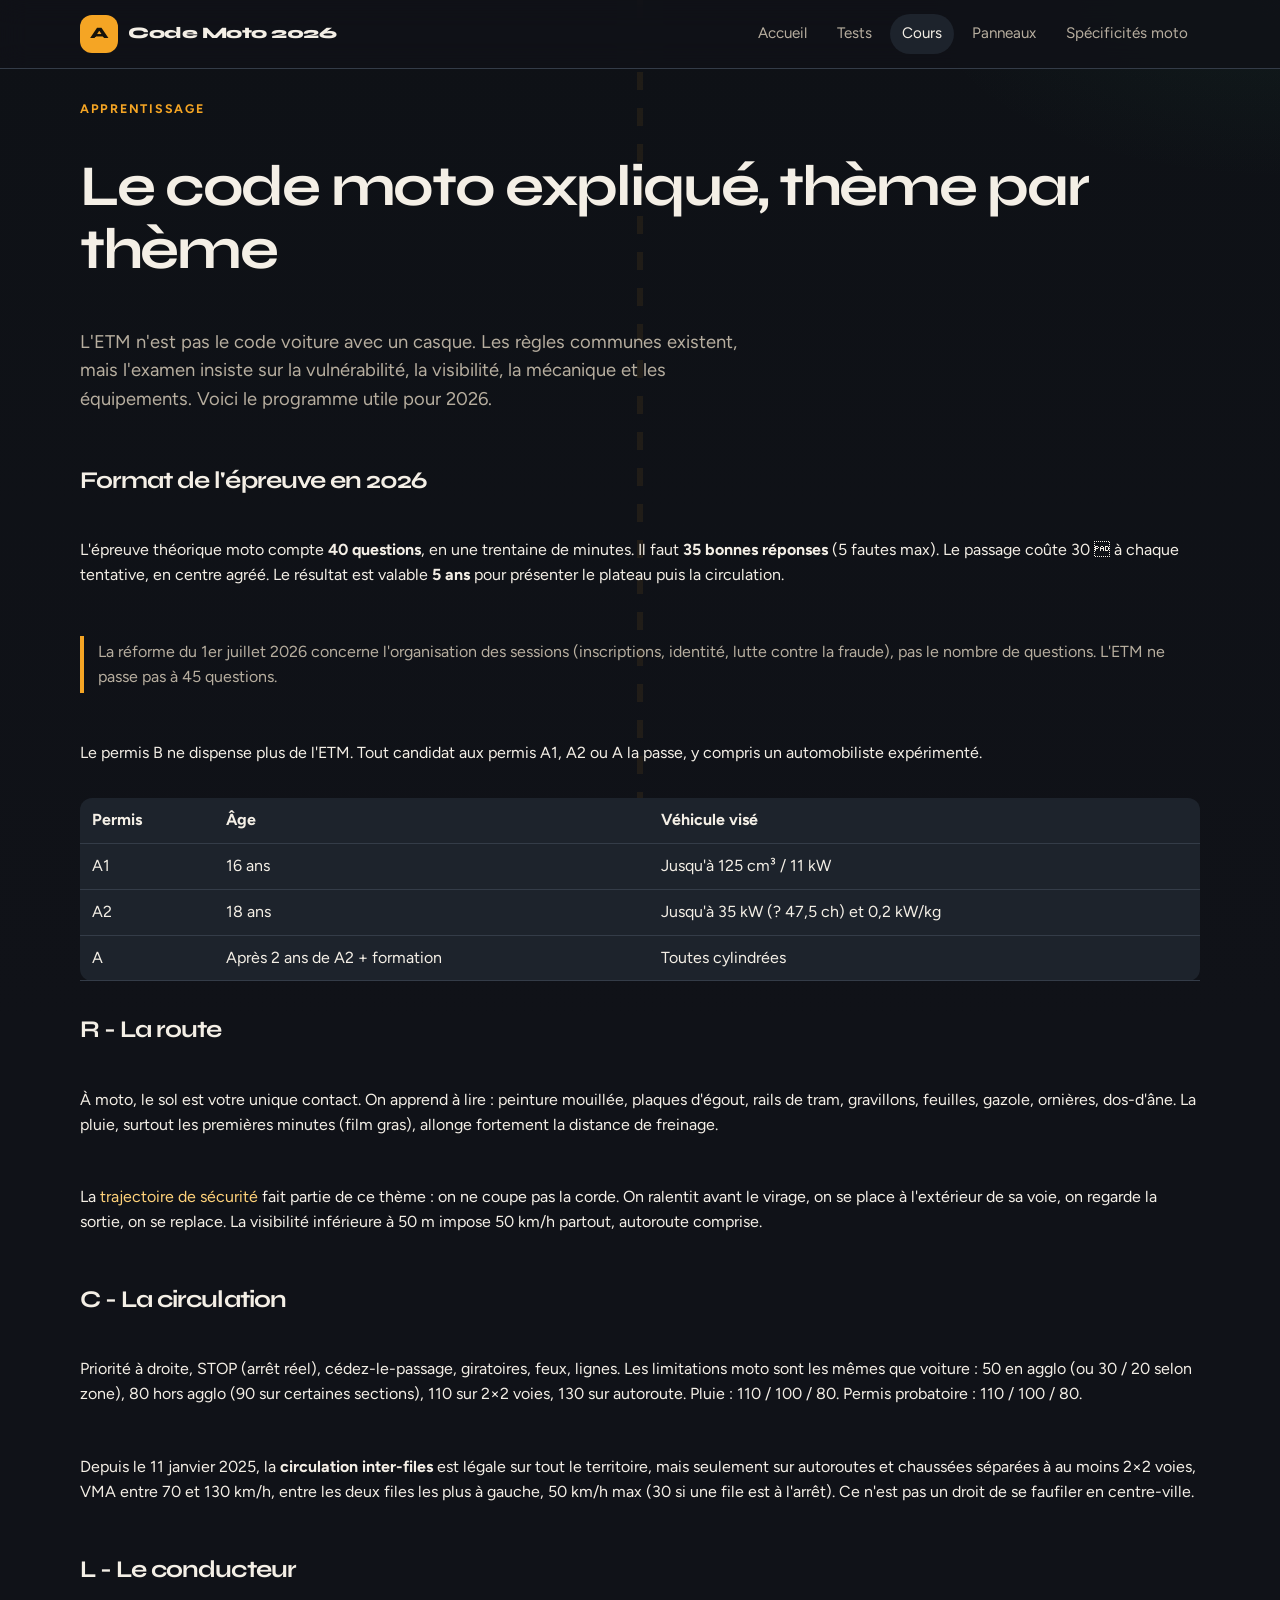
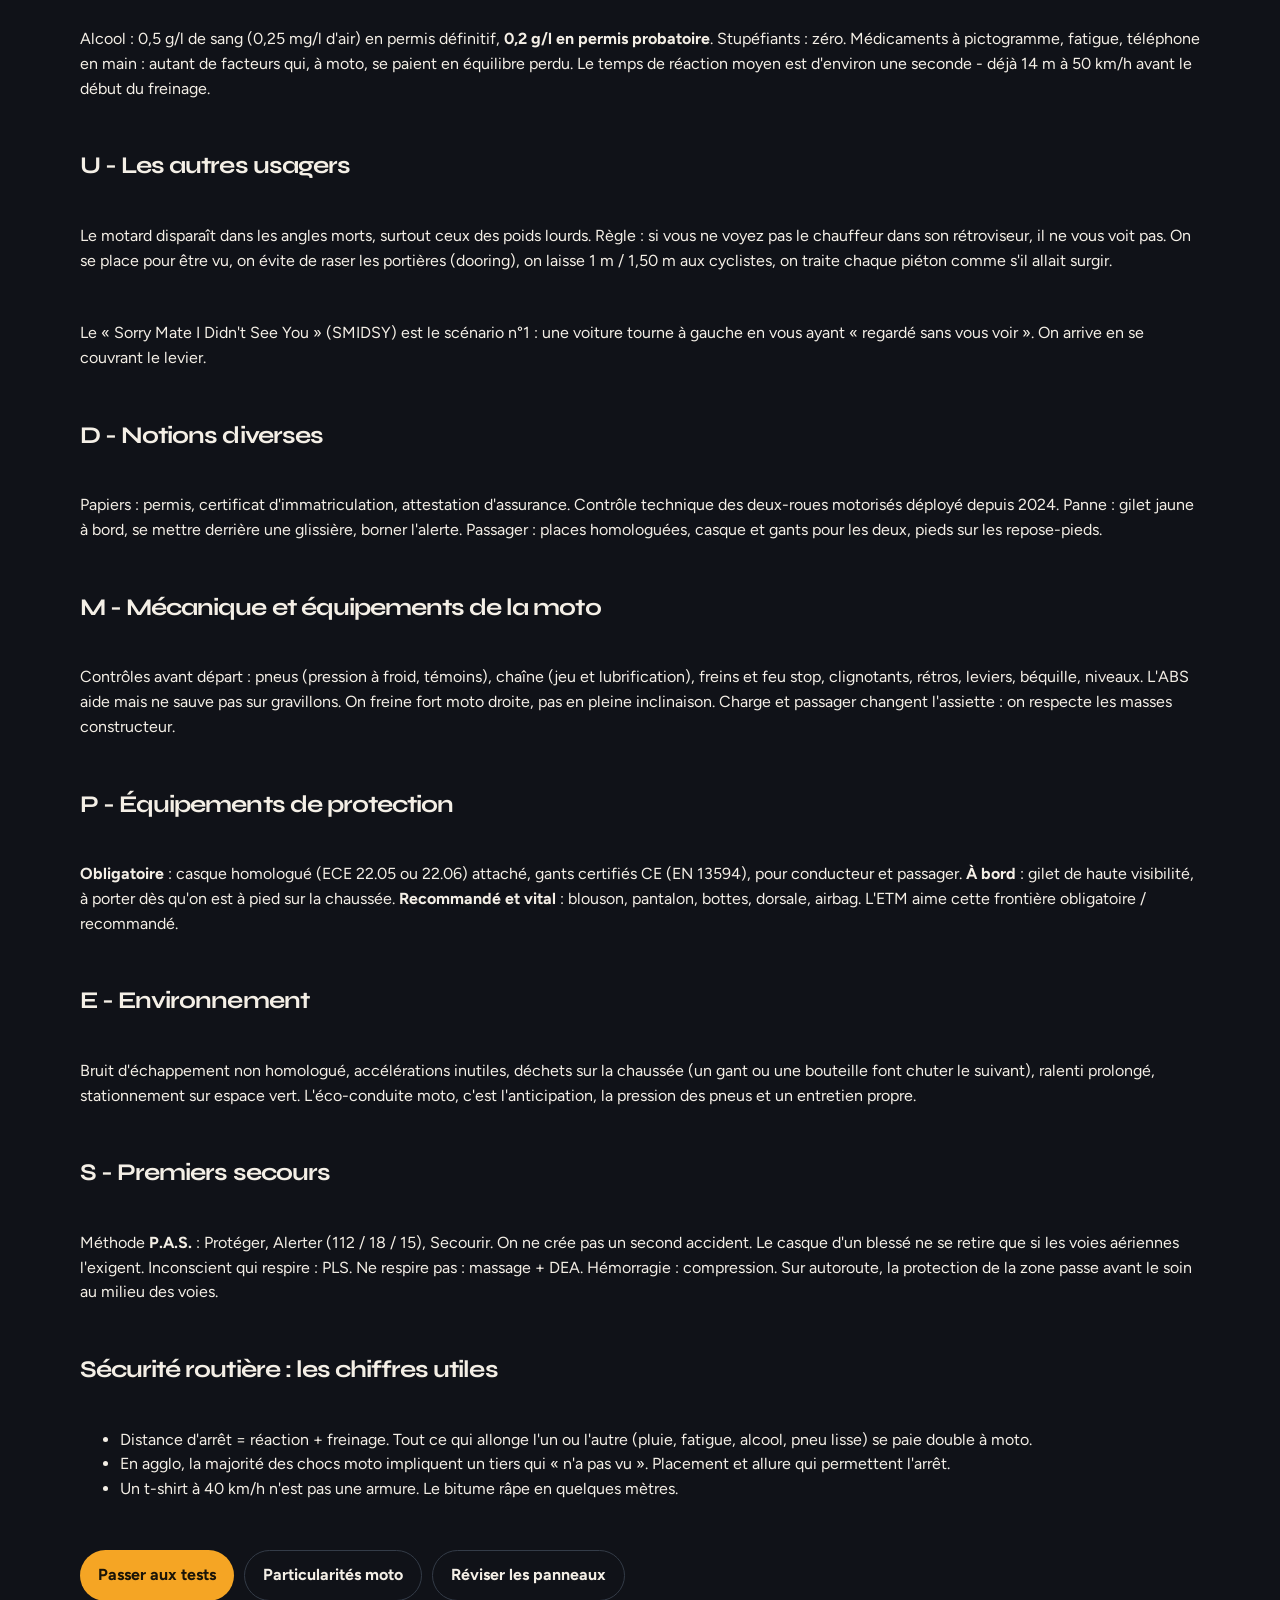
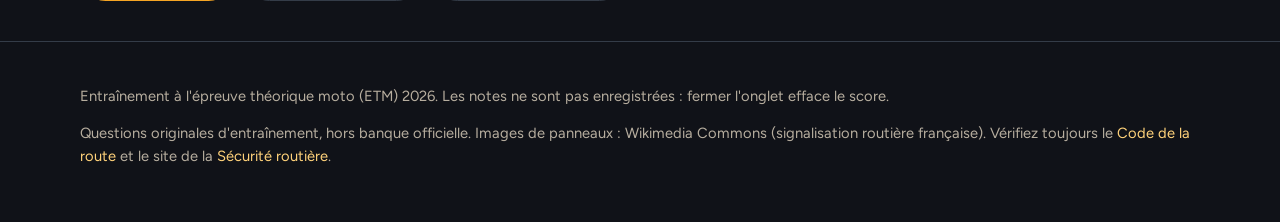
==== apprendre.html @ d0fc3246 "Ajoute le site d'entraînement ETM 2026 pour GitHub Pages Quiz aléatoire par catégorie ou mixte, scor" ====
<!DOCTYPE html>
<html lang="fr">
<head>
  <meta charset="utf-8">
  <meta name="viewport" content="width=device-width, initial-scale=1">
  <title>Cours du code moto - ETM 2026</title>
  <meta name="description" content="Explications des 9 thèmes de l'épreuve théorique moto, format 2026, sécurité routière.">
  <link rel="preconnect" href="https://fonts.googleapis.com">
  <link rel="preconnect" href="https://fonts.gstatic.com" crossorigin>
  <link href="https://fonts.googleapis.com/css2?family=Figtree:wght@400;600;700&family=Syne:wght@700;800&display=swap" rel="stylesheet">
  <link rel="stylesheet" href="assets/css/styles.css">
</head>
<body data-page="apprendre">
  <div id="site-header"></div>
  <main class="wrap section lesson">
    <p class="kicker">Apprentissage</p>
    <h1>Le code moto expliqué, thème par thème</h1>
    <p class="lede">L'ETM n'est pas le code voiture avec un casque. Les règles communes existent, mais l'examen insiste sur la vulnérabilité, la visibilité, la mécanique et les équipements. Voici le programme utile pour 2026.</p>

    <h2>Format de l'épreuve en 2026</h2>
    <p>L'épreuve théorique moto compte <strong>40 questions</strong>, en une trentaine de minutes. Il faut <strong>35 bonnes réponses</strong> (5 fautes max). Le passage coûte 30&nbsp; à chaque tentative, en centre agréé. Le résultat est valable <strong>5 ans</strong> pour présenter le plateau puis la circulation.</p>
    <p class="note">La réforme du 1er juillet 2026 concerne l'organisation des sessions (inscriptions, identité, lutte contre la fraude), pas le nombre de questions. L'ETM ne passe pas à 45 questions.</p>
    <p>Le permis B ne dispense plus de l'ETM. Tout candidat aux permis A1, A2 ou A la passe, y compris un automobiliste expérimenté.</p>

    <div class="table-wrap">
      <table>
        <thead>
          <tr><th>Permis</th><th>Âge</th><th>Véhicule visé</th></tr>
        </thead>
        <tbody>
          <tr><td>A1</td><td>16 ans</td><td>Jusqu'à 125 cm³ / 11 kW</td></tr>
          <tr><td>A2</td><td>18 ans</td><td>Jusqu'à 35 kW (? 47,5 ch) et 0,2 kW/kg</td></tr>
          <tr><td>A</td><td>Après 2 ans de A2 + formation</td><td>Toutes cylindrées</td></tr>
        </tbody>
      </table>
    </div>

    <h2>R - La route</h2>
    <p>À moto, le sol est votre unique contact. On apprend à lire : peinture mouillée, plaques d'égout, rails de tram, gravillons, feuilles, gazole, ornières, dos-d'âne. La pluie, surtout les premières minutes (film gras), allonge fortement la distance de freinage.</p>
    <p>La <a href="particularites.html">trajectoire de sécurité</a> fait partie de ce thème : on ne coupe pas la corde. On ralentit avant le virage, on se place à l'extérieur de sa voie, on regarde la sortie, on se replace. La visibilité inférieure à 50&nbsp;m impose 50&nbsp;km/h partout, autoroute comprise.</p>

    <h2>C - La circulation</h2>
    <p>Priorité à droite, STOP (arrêt réel), cédez-le-passage, giratoires, feux, lignes. Les limitations moto sont les mêmes que voiture : 50 en agglo (ou 30 / 20 selon zone), 80 hors agglo (90 sur certaines sections), 110 sur 2×2 voies, 130 sur autoroute. Pluie : 110 / 100 / 80. Permis probatoire : 110 / 100 / 80.</p>
    <p>Depuis le 11 janvier 2025, la <strong>circulation inter-files</strong> est légale sur tout le territoire, mais seulement sur autoroutes et chaussées séparées à au moins 2×2 voies, VMA entre 70 et 130 km/h, entre les deux files les plus à gauche, 50 km/h max (30 si une file est à l'arrêt). Ce n'est pas un droit de se faufiler en centre-ville.</p>

    <h2>L - Le conducteur</h2>
    <p>Alcool : 0,5 g/l de sang (0,25 mg/l d'air) en permis définitif, <strong>0,2 g/l en permis probatoire</strong>. Stupéfiants : zéro. Médicaments à pictogramme, fatigue, téléphone en main : autant de facteurs qui, à moto, se paient en équilibre perdu. Le temps de réaction moyen est d'environ une seconde - déjà 14&nbsp;m à 50 km/h avant le début du freinage.</p>

    <h2>U - Les autres usagers</h2>
    <p>Le motard disparaît dans les angles morts, surtout ceux des poids lourds. Règle : si vous ne voyez pas le chauffeur dans son rétroviseur, il ne vous voit pas. On se place pour être vu, on évite de raser les portières (dooring), on laisse 1&nbsp;m / 1,50&nbsp;m aux cyclistes, on traite chaque piéton comme s'il allait surgir.</p>
    <p>Le «&nbsp;Sorry Mate I Didn't See You&nbsp;» (SMIDSY) est le scénario n°1 : une voiture tourne à gauche en vous ayant «&nbsp;regardé sans vous voir&nbsp;». On arrive en se couvrant le levier.</p>

    <h2>D - Notions diverses</h2>
    <p>Papiers : permis, certificat d'immatriculation, attestation d'assurance. Contrôle technique des deux-roues motorisés déployé depuis 2024. Panne : gilet jaune à bord, se mettre derrière une glissière, borner l'alerte. Passager : places homologuées, casque et gants pour les deux, pieds sur les repose-pieds.</p>

    <h2>M - Mécanique et équipements de la moto</h2>
    <p>Contrôles avant départ : pneus (pression à froid, témoins), chaîne (jeu et lubrification), freins et feu stop, clignotants, rétros, leviers, béquille, niveaux. L'ABS aide mais ne sauve pas sur gravillons. On freine fort moto droite, pas en pleine inclinaison. Charge et passager changent l'assiette : on respecte les masses constructeur.</p>

    <h2>P - Équipements de protection</h2>
    <p><strong>Obligatoire</strong> : casque homologué (ECE 22.05 ou 22.06) attaché, gants certifiés CE (EN 13594), pour conducteur et passager. <strong>À bord</strong> : gilet de haute visibilité, à porter dès qu'on est à pied sur la chaussée. <strong>Recommandé et vital</strong> : blouson, pantalon, bottes, dorsale, airbag. L'ETM aime cette frontière obligatoire / recommandé.</p>

    <h2>E - Environnement</h2>
    <p>Bruit d'échappement non homologué, accélérations inutiles, déchets sur la chaussée (un gant ou une bouteille font chuter le suivant), ralenti prolongé, stationnement sur espace vert. L'éco-conduite moto, c'est l'anticipation, la pression des pneus et un entretien propre.</p>

    <h2>S - Premiers secours</h2>
    <p>Méthode <strong>P.A.S.</strong> : Protéger, Alerter (112 / 18 / 15), Secourir. On ne crée pas un second accident. Le casque d'un blessé ne se retire que si les voies aériennes l'exigent. Inconscient qui respire : PLS. Ne respire pas : massage + DEA. Hémorragie : compression. Sur autoroute, la protection de la zone passe avant le soin au milieu des voies.</p>

    <h2>Sécurité routière : les chiffres utiles</h2>
    <ul>
      <li>Distance d'arrêt = réaction + freinage. Tout ce qui allonge l'un ou l'autre (pluie, fatigue, alcool, pneu lisse) se paie double à moto.</li>
      <li>En agglo, la majorité des chocs moto impliquent un tiers qui « n'a pas vu ». Placement et allure qui permettent l'arrêt.</li>
      <li>Un t-shirt à 40 km/h n'est pas une armure. Le bitume râpe en quelques mètres.</li>
    </ul>

    <div class="actions">
      <a class="btn btn-primary" href="quiz.html">Passer aux tests</a>
      <a class="btn btn-ghost" href="particularites.html">Particularités moto</a>
      <a class="btn btn-ghost" href="panneaux.html">Réviser les panneaux</a>
    </div>
  </main>
  <div id="site-footer"></div>
  <script src="assets/js/site.js"></script>
</body>
</html>
---- assets/css/styles.css ----
:root {
  --bg: #101218;
  --bg-2: #171b22;
  --panel: #1d232c;
  --panel-2: #242b36;
  --line: #343c48;
  --ink: #f4efe6;
  --muted: #b7ae9f;
  --amber: #f5a524;
  --amber-2: #ffd27a;
  --red: #e23b2e;
  --green: #3dbe7a;
  --shadow: 0 18px 50px rgba(0, 0, 0, 0.35);
  --radius: 18px;
  --font-display: "Syne", sans-serif;
  --font-body: "Figtree", sans-serif;
  --max: 1120px;
}

*,
*::before,
*::after {
  box-sizing: border-box;
}

html {
  scroll-behavior: smooth;
}

body {
  margin: 0;
  min-height: 100vh;
  color: var(--ink);
  font-family: var(--font-body);
  background:
    radial-gradient(1200px 500px at 10% -10%, rgba(245, 165, 36, 0.12), transparent 50%),
    radial-gradient(800px 400px at 100% 0%, rgba(61, 190, 122, 0.06), transparent 45%),
    linear-gradient(180deg, #0e1116, var(--bg) 30%);
  line-height: 1.55;
}

body::before {
  content: "";
  position: fixed;
  inset: 0 auto 0 50%;
  width: 6px;
  transform: translateX(-50%);
  background: repeating-linear-gradient(
    to bottom,
    var(--amber) 0 18px,
    transparent 18px 36px
  );
  opacity: 0.08;
  pointer-events: none;
  z-index: 0;
}

a {
  color: var(--amber-2);
  text-decoration: none;
}

a:hover {
  text-decoration: underline;
}

img {
  max-width: 100%;
  height: auto;
}

.wrap {
  width: min(var(--max), calc(100% - 32px));
  margin: 0 auto;
  position: relative;
  z-index: 1;
}

.site-header {
  position: sticky;
  top: 0;
  z-index: 20;
  backdrop-filter: blur(14px);
  background: rgba(16, 18, 24, 0.82);
  border-bottom: 1px solid var(--line);
}

.header-inner {
  display: flex;
  align-items: center;
  justify-content: space-between;
  gap: 16px;
  padding: 14px 0;
}

.brand {
  display: flex;
  align-items: center;
  gap: 10px;
  color: var(--ink);
  font-family: var(--font-display);
  font-weight: 800;
  letter-spacing: -0.03em;
  text-decoration: none;
}

.brand:hover {
  text-decoration: none;
}

.brand-mark {
  width: 38px;
  height: 38px;
  border-radius: 12px;
  background: var(--amber);
  color: #16120a;
  display: grid;
  place-items: center;
  font-weight: 800;
}

nav {
  display: flex;
  flex-wrap: wrap;
  gap: 6px;
}

nav a {
  color: var(--muted);
  padding: 8px 12px;
  border-radius: 999px;
  text-decoration: none;
  font-size: 0.95rem;
}

nav a:hover,
nav a[aria-current="page"] {
  color: var(--ink);
  background: var(--panel);
  text-decoration: none;
}

.hero {
  padding: 56px 0 28px;
  display: grid;
  grid-template-columns: 1.2fr 0.8fr;
  gap: 28px;
  align-items: center;
}

.kicker {
  color: var(--amber);
  font-weight: 700;
  letter-spacing: 0.14em;
  text-transform: uppercase;
  font-size: 0.78rem;
}

h1,
h2,
h3 {
  font-family: var(--font-display);
  letter-spacing: -0.04em;
  line-height: 1.1;
  margin: 8px 0 12px;
}

h1 {
  font-size: clamp(2.1rem, 5vw, 3.6rem);
}

.lede {
  font-size: 1.15rem;
  color: var(--muted);
  max-width: 58ch;
}

.hero-card {
  background: linear-gradient(180deg, var(--panel), #151920);
  border: 1px solid var(--line);
  border-radius: var(--radius);
  padding: 22px;
  box-shadow: var(--shadow);
}

.stats {
  display: grid;
  grid-template-columns: repeat(3, 1fr);
  gap: 10px;
  margin-top: 18px;
}

.stat {
  background: var(--bg-2);
  border-radius: 14px;
  padding: 12px;
  text-align: center;
}

.stat b {
  display: block;
  font-size: 1.45rem;
  color: var(--amber);
  font-family: var(--font-display);
}

.grid {
  display: grid;
  grid-template-columns: repeat(auto-fit, minmax(230px, 1fr));
  gap: 16px;
}

.card {
  background: var(--panel);
  border: 1px solid var(--line);
  border-radius: var(--radius);
  padding: 18px;
}

.card h3 {
  margin-top: 0;
}

.muted {
  color: var(--muted);
}

.btn,
button.btn {
  display: inline-flex;
  align-items: center;
  justify-content: center;
  gap: 8px;
  border: 0;
  cursor: pointer;
  border-radius: 999px;
  padding: 12px 18px;
  font-weight: 700;
  font-family: inherit;
  font-size: 1rem;
}

.btn-primary {
  background: var(--amber);
  color: #1a1408;
}

.btn-primary:hover {
  filter: brightness(1.05);
}

.btn-ghost {
  background: transparent;
  color: var(--ink);
  border: 1px solid var(--line);
}

.btn-danger {
  background: #3a2220;
  color: #ffd0cb;
}

.actions {
  display: flex;
  flex-wrap: wrap;
  gap: 10px;
  margin-top: 16px;
}

.section {
  padding: 18px 0 40px;
}

.cat-btn {
  display: flex;
  flex-direction: column;
  gap: 6px;
  text-align: left;
  background: var(--panel);
  border: 1px solid var(--line);
  color: var(--ink);
  border-radius: 16px;
  padding: 16px;
  cursor: pointer;
  font-family: inherit;
}

.cat-btn:hover,
.cat-btn:focus-visible {
  border-color: var(--amber);
  outline: none;
}

.cat-btn small {
  color: var(--muted);
}

.quiz-shell {
  padding: 28px 0 60px;
}

.progress {
  height: 8px;
  background: #2a313c;
  border-radius: 99px;
  overflow: hidden;
  margin: 12px 0 22px;
}

.progress > span {
  display: block;
  height: 100%;
  background: linear-gradient(90deg, var(--amber), #ff7a3c);
  width: 0;
}

.question {
  background: var(--panel);
  border: 1px solid var(--line);
  border-radius: 22px;
  padding: 22px;
}

.q-image {
  background: #0c0e12;
  border-radius: 16px;
  padding: 16px;
  margin: 12px 0 18px;
  display: grid;
  place-items: center;
  min-height: 180px;
}

.q-image img {
  max-height: 220px;
  width: auto;
}

.choices {
  display: grid;
  gap: 10px;
}

.choice {
  width: 100%;
  text-align: left;
  background: var(--panel-2);
  color: var(--ink);
  border: 1px solid var(--line);
  border-radius: 14px;
  padding: 12px 14px;
  cursor: pointer;
  font: inherit;
}

.choice:hover,
.choice:focus-visible {
  border-color: var(--amber);
  outline: none;
}

.choice[aria-pressed="true"] {
  border-color: var(--amber);
  box-shadow: inset 0 0 0 1px var(--amber);
}

.choice.is-correct {
  border-color: var(--green);
  background: #163224;
}

.choice.is-wrong {
  border-color: var(--red);
  background: #3a1d1a;
}

.result {
  text-align: center;
  padding: 28px;
  background: var(--panel);
  border-radius: 22px;
  border: 1px solid var(--line);
}

.score-big {
  font-size: clamp(3rem, 8vw, 5.5rem);
  font-family: var(--font-display);
  margin: 0;
}

.pass {
  color: var(--green);
}

.fail {
  color: var(--red);
}

.review {
  margin-top: 24px;
  display: grid;
  gap: 12px;
}

.review article {
  background: var(--bg-2);
  border-radius: 16px;
  padding: 14px 16px;
  border: 1px solid var(--line);
  text-align: left;
}

.filters {
  display: flex;
  flex-wrap: wrap;
  gap: 8px;
  margin: 12px 0 20px;
}

.chip {
  border: 1px solid var(--line);
  background: var(--panel);
  color: var(--ink);
  border-radius: 999px;
  padding: 8px 12px;
  cursor: pointer;
  font: inherit;
}

.chip[aria-pressed="true"] {
  background: var(--amber);
  color: #1a1408;
  border-color: var(--amber);
}

.sign-grid {
  display: grid;
  grid-template-columns: repeat(auto-fill, minmax(170px, 1fr));
  gap: 12px;
}

.sign-card {
  background: var(--panel);
  border: 1px solid var(--line);
  border-radius: 16px;
  padding: 12px;
  cursor: pointer;
  color: inherit;
  text-align: left;
  font: inherit;
}

.sign-card img {
  width: 100%;
  height: 110px;
  object-fit: contain;
  background: #fff;
  border-radius: 10px;
  padding: 8px;
}

.lesson {
  display: grid;
  gap: 16px;
}

.lesson h2 {
  padding-top: 12px;
}

.note {
  border-left: 4px solid var(--amber);
  padding: 4px 0 4px 14px;
  color: var(--muted);
}

.table-wrap {
  overflow-x: auto;
}

table {
  width: 100%;
  border-collapse: collapse;
  background: var(--panel);
  border-radius: 12px;
}

th,
td {
  padding: 10px 12px;
  border-bottom: 1px solid var(--line);
  text-align: left;
}

.site-footer {
  border-top: 1px solid var(--line);
  padding: 28px 0 40px;
  color: var(--muted);
  font-size: 0.92rem;
}

.modal {
  position: fixed;
  inset: 0;
  background: rgba(0, 0, 0, 0.62);
  display: grid;
  place-items: center;
  padding: 20px;
  z-index: 40;
}

.modal[hidden] {
  display: none;
}

.modal-card {
  width: min(560px, 100%);
  background: var(--panel);
  border-radius: 20px;
  padding: 18px;
  border: 1px solid var(--line);
}

.hidden {
  display: none !important;
}

.sr-only {
  position: absolute;
  width: 1px;
  height: 1px;
  overflow: hidden;
  clip: rect(0 0 0 0);
}

@media (max-width: 820px) {
  .hero {
    grid-template-columns: 1fr;
    padding-top: 28px;
  }

  nav {
    width: 100%;
  }

  .header-inner {
    flex-wrap: wrap;
  }

  .stats {
    grid-template-columns: 1fr;
  }
}
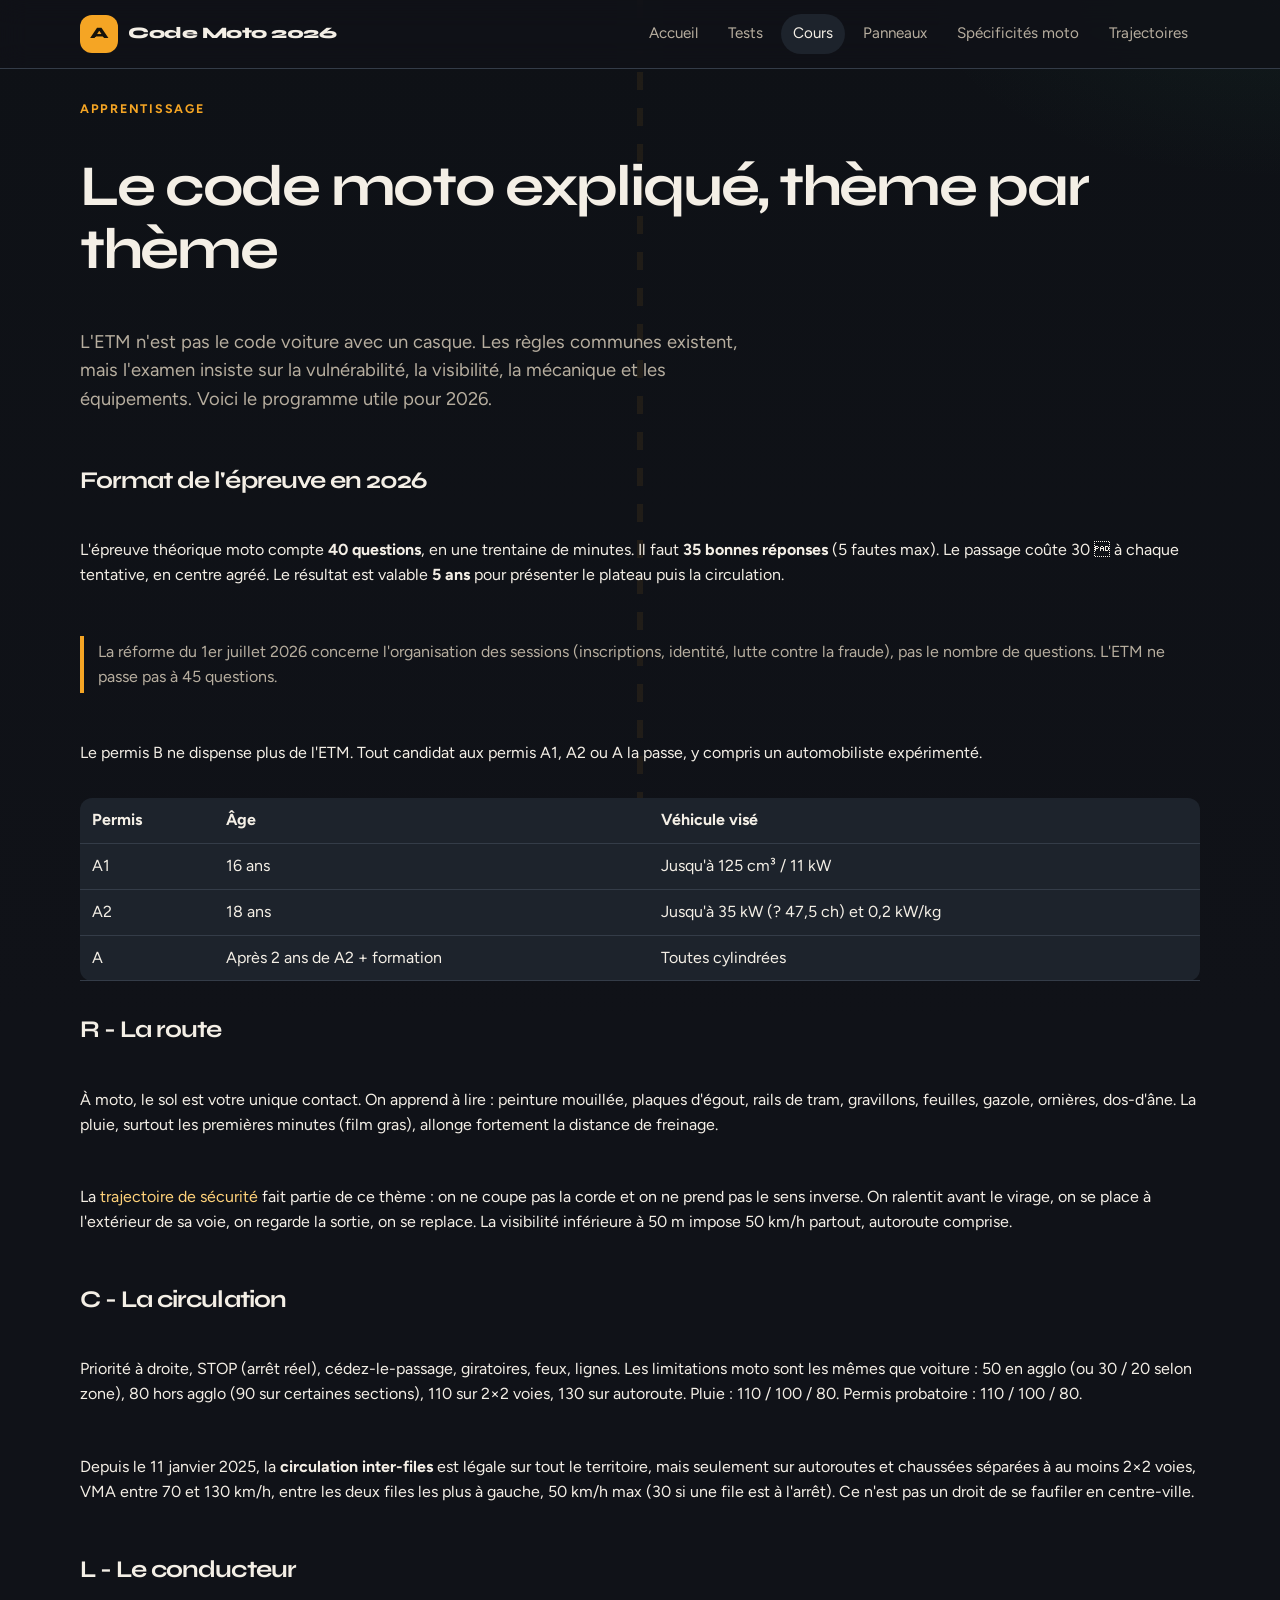
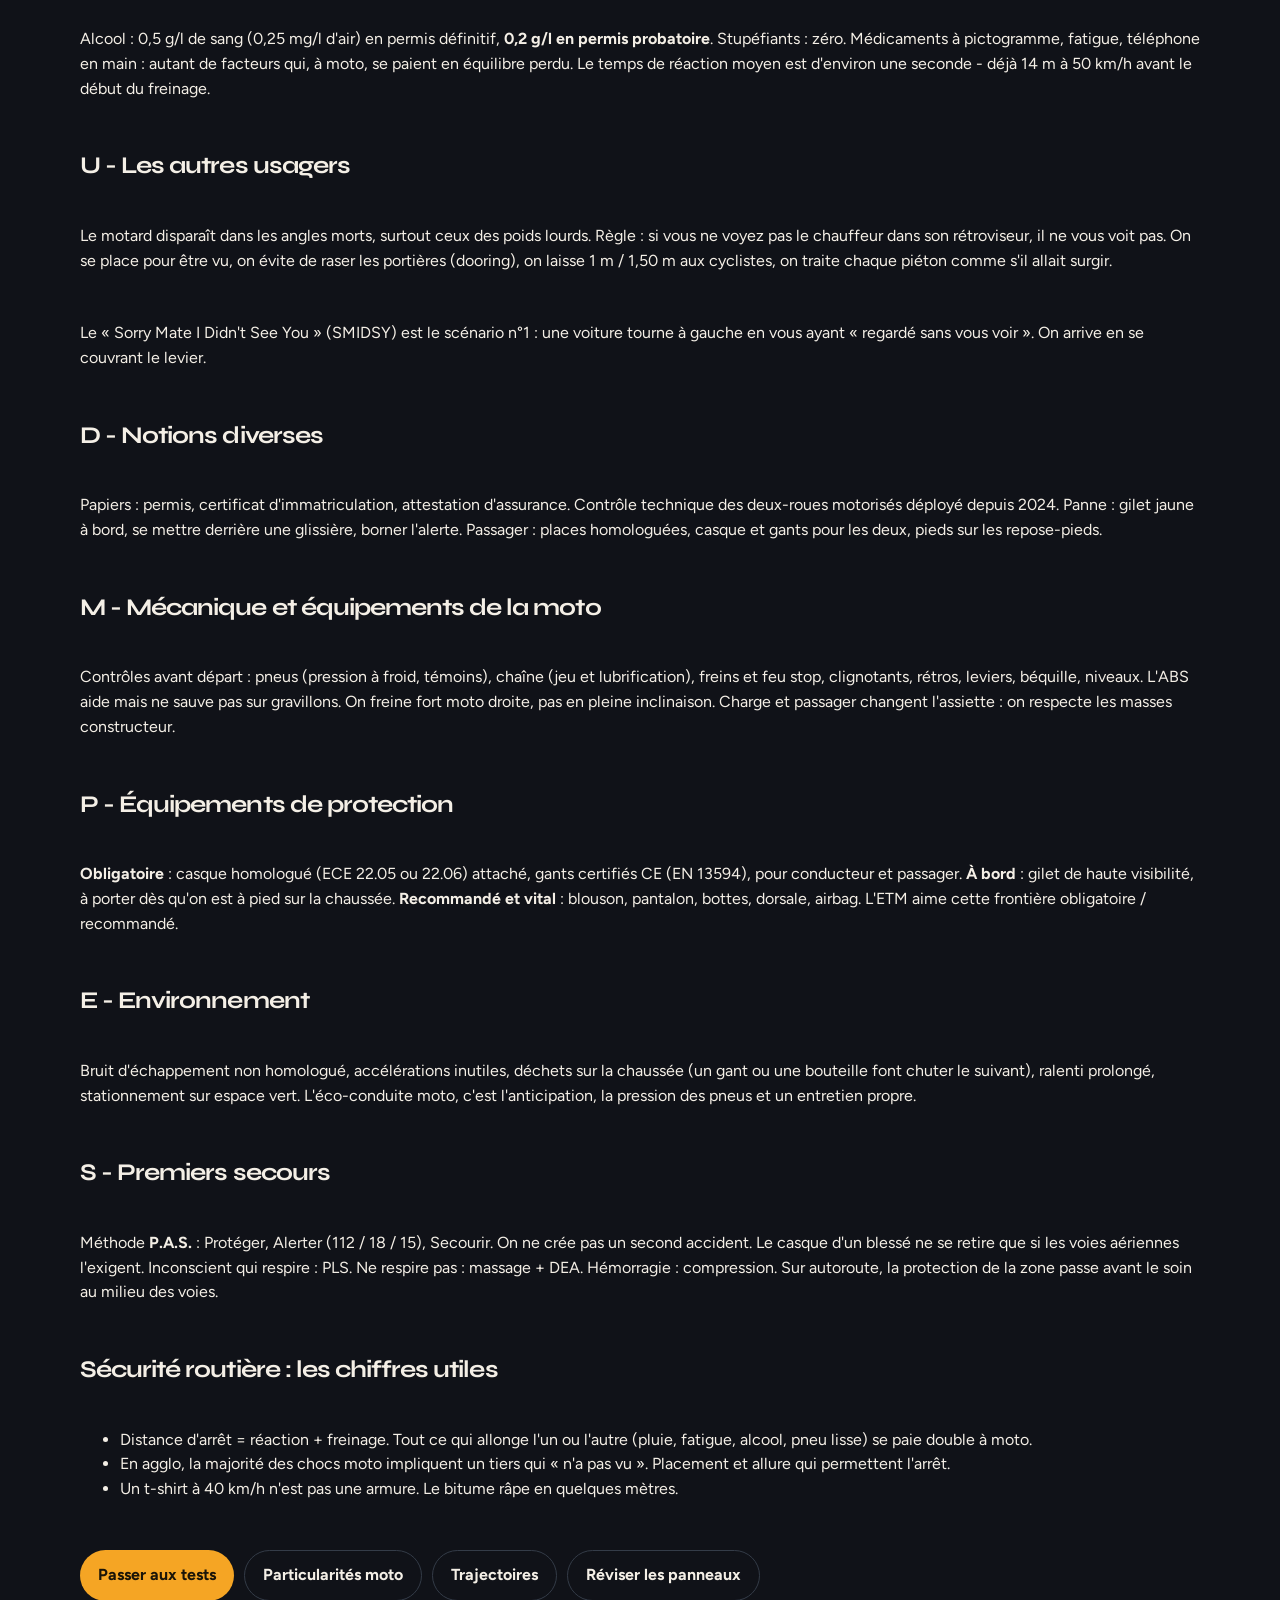
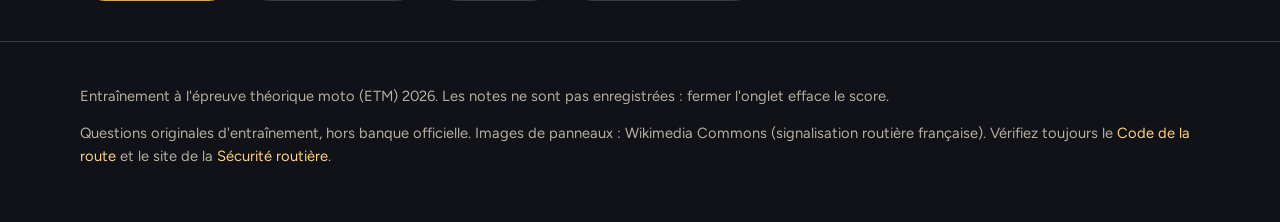
==== commit 85493ac7: "Corrige la trajectoire de sécurité et ajoute une page des phases Le schéma montrait une moto qui cou" ====
--- a/apprendre.html
+++ b/apprendre.html
@@ -37,7 +37,7 @@
 
     <h2>R - La route</h2>
     <p>À moto, le sol est votre unique contact. On apprend à lire : peinture mouillée, plaques d'égout, rails de tram, gravillons, feuilles, gazole, ornières, dos-d'âne. La pluie, surtout les premières minutes (film gras), allonge fortement la distance de freinage.</p>
-    <p>La <a href="particularites.html">trajectoire de sécurité</a> fait partie de ce thème : on ne coupe pas la corde. On ralentit avant le virage, on se place à l'extérieur de sa voie, on regarde la sortie, on se replace. La visibilité inférieure à 50&nbsp;m impose 50&nbsp;km/h partout, autoroute comprise.</p>
+    <p>La <a href="trajectoires.html">trajectoire de sécurité</a> fait partie de ce thème : on ne coupe pas la corde et on ne prend pas le sens inverse. On ralentit avant le virage, on se place à l'extérieur de sa voie, on regarde la sortie, on se replace. La visibilité inférieure à 50&nbsp;m impose 50&nbsp;km/h partout, autoroute comprise.</p>
 
     <h2>C - La circulation</h2>
     <p>Priorité à droite, STOP (arrêt réel), cédez-le-passage, giratoires, feux, lignes. Les limitations moto sont les mêmes que voiture : 50 en agglo (ou 30 / 20 selon zone), 80 hors agglo (90 sur certaines sections), 110 sur 2×2 voies, 130 sur autoroute. Pluie : 110 / 100 / 80. Permis probatoire : 110 / 100 / 80.</p>
@@ -75,6 +75,7 @@
     <div class="actions">
       <a class="btn btn-primary" href="quiz.html">Passer aux tests</a>
       <a class="btn btn-ghost" href="particularites.html">Particularités moto</a>
+      <a class="btn btn-ghost" href="trajectoires.html">Trajectoires</a>
       <a class="btn btn-ghost" href="panneaux.html">Réviser les panneaux</a>
     </div>
   </main>
--- a/assets/css/styles.css
+++ b/assets/css/styles.css
@@ -322,7 +322,7 @@
 }
 
 .q-image {
-  background: #0c0e12;
+  background: #2f3641;
   border-radius: 16px;
   padding: 16px;
   margin: 12px 0 18px;
@@ -334,6 +334,55 @@
 .q-image img {
   max-height: 220px;
   width: auto;
+}
+
+.q-image.q-image-wide img,
+.figure-lesson img {
+  max-height: none;
+  width: 100%;
+}
+
+.figure-lesson {
+  background: #2f3641;
+  border-radius: 16px;
+  padding: 14px;
+  margin: 8px 0 4px;
+}
+
+.phase-grid {
+  display: grid;
+  grid-template-columns: repeat(auto-fit, minmax(240px, 1fr));
+  gap: 14px;
+}
+
+.phase-card {
+  background: var(--panel);
+  border: 1px solid var(--line);
+  border-radius: 16px;
+  padding: 16px 16px 8px;
+}
+
+.phase-card h3 {
+  margin-top: 0;
+  font-size: 1.15rem;
+}
+
+.phase-card.brake {
+  border-top: 4px solid #ef4444;
+}
+
+.phase-card.lean {
+  border-top: 4px solid #38bdf8;
+}
+
+.phase-card.gas {
+  border-top: 4px solid #22c55e;
+}
+
+.danger-line {
+  color: #f0b4ae;
+  border-left: 3px solid var(--red);
+  padding-left: 12px;
 }
 
 .choices {
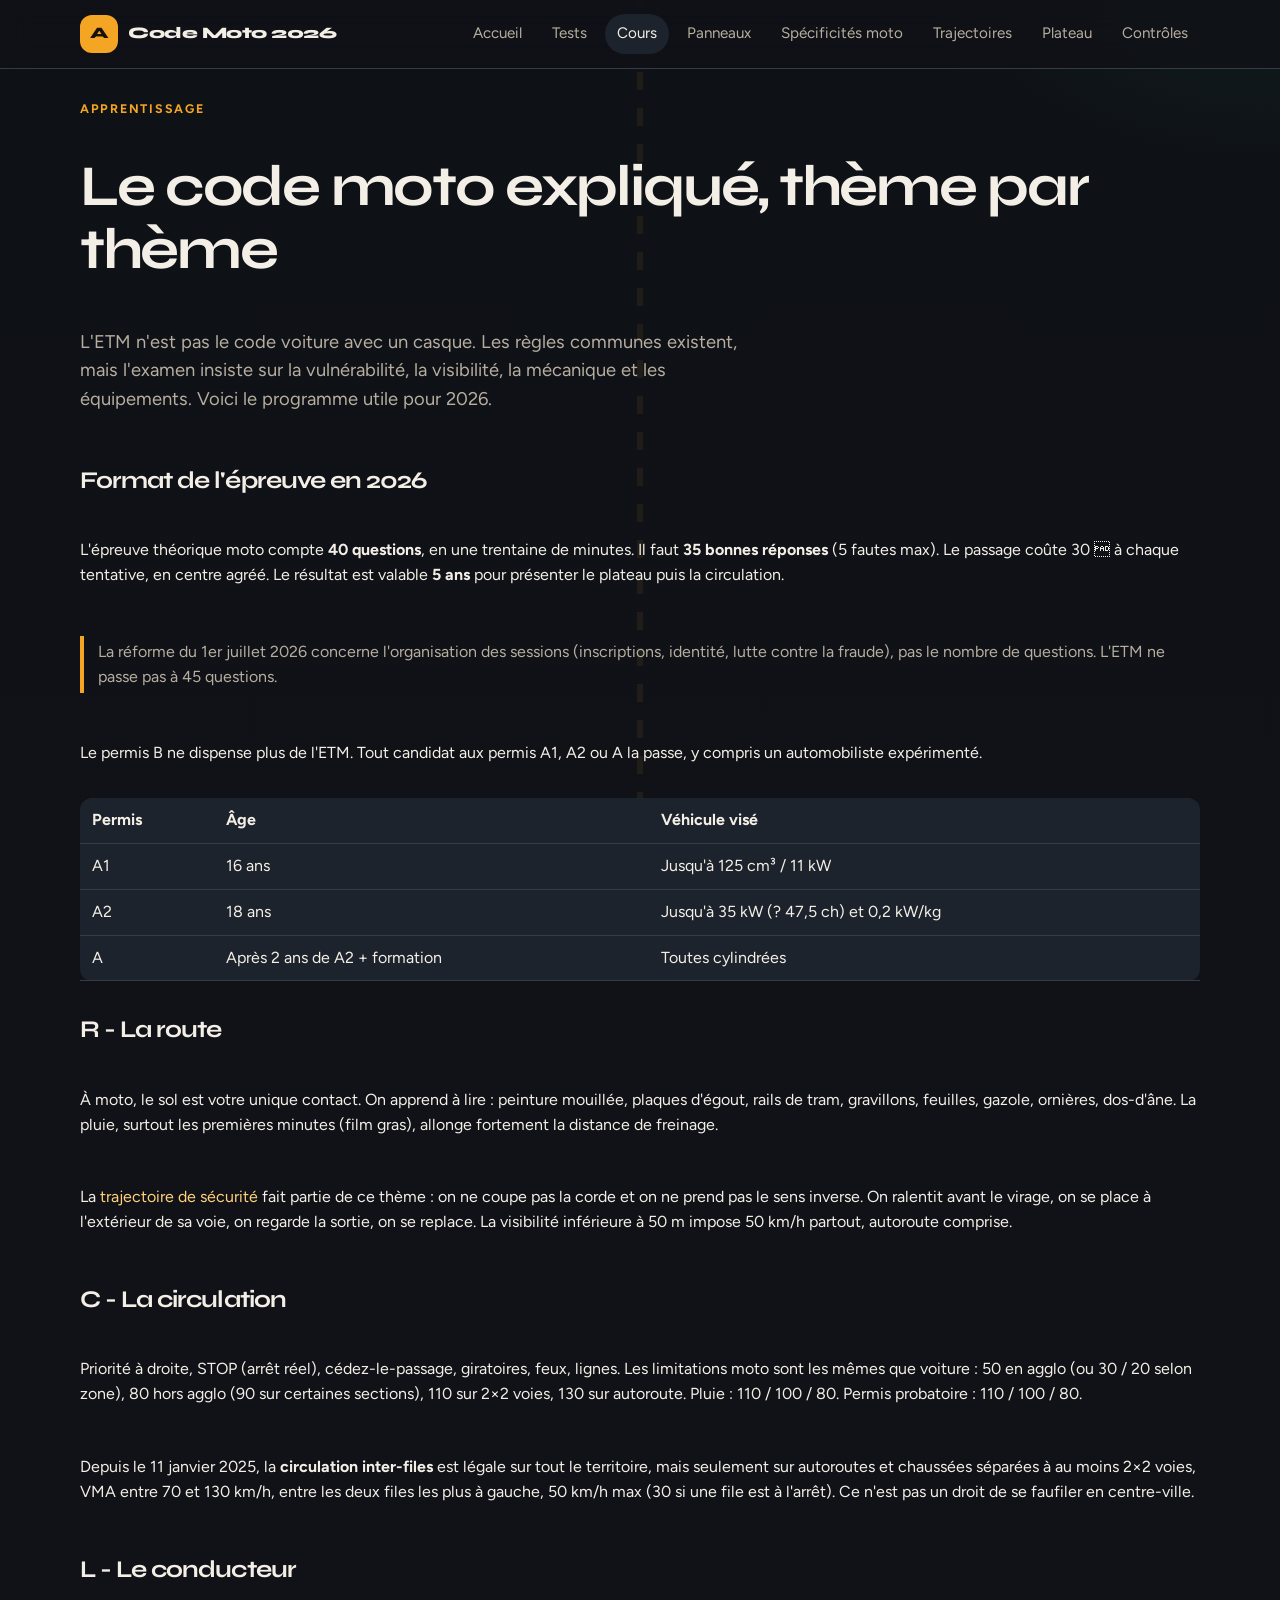
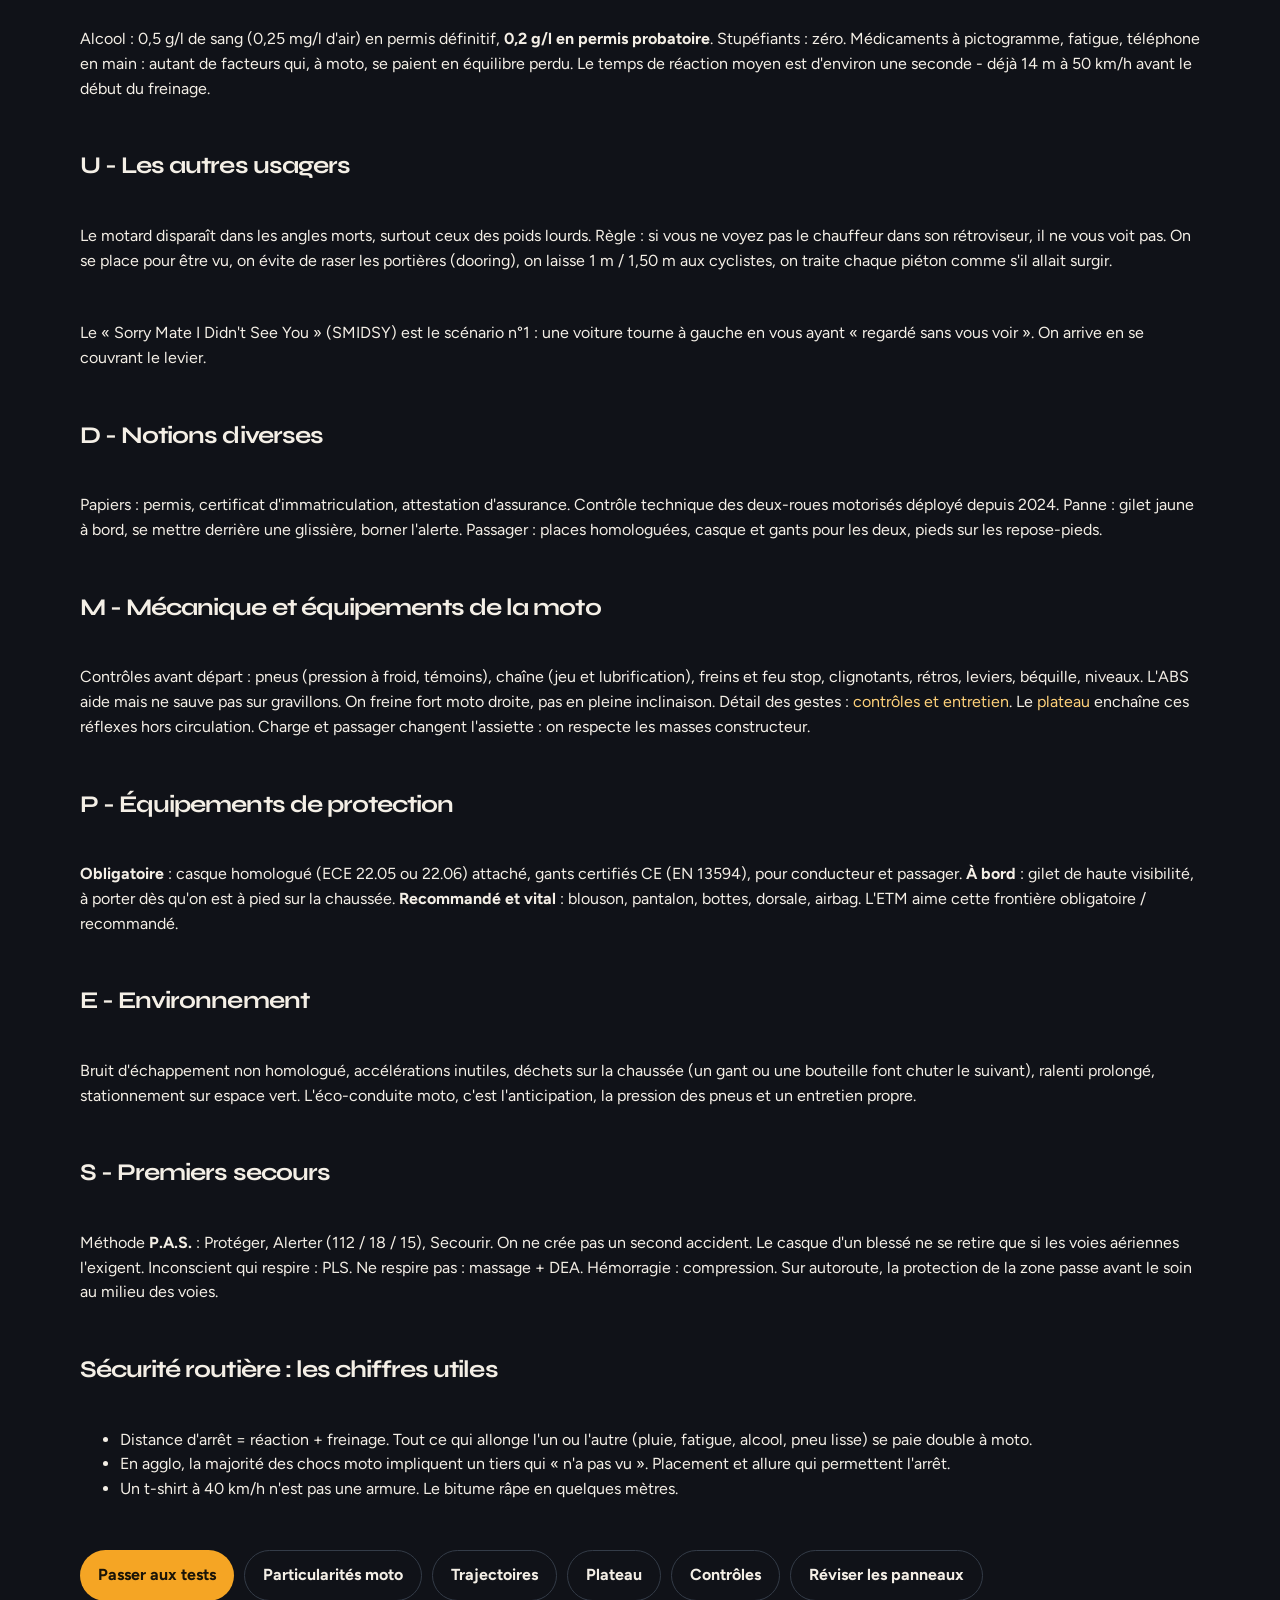
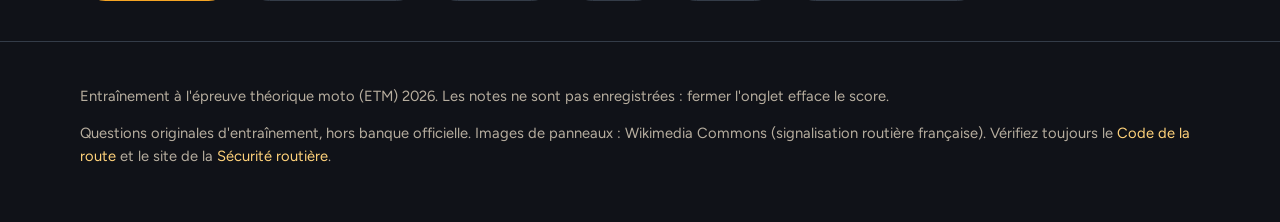
==== commit c843c55c: "Ajoute les pages plateau et contrôles moto Le plateau détaille les 6 manœuvres enchaînées avec anima" ====
--- a/apprendre.html
+++ b/apprendre.html
@@ -54,7 +54,7 @@
     <p>Papiers : permis, certificat d'immatriculation, attestation d'assurance. Contrôle technique des deux-roues motorisés déployé depuis 2024. Panne : gilet jaune à bord, se mettre derrière une glissière, borner l'alerte. Passager : places homologuées, casque et gants pour les deux, pieds sur les repose-pieds.</p>
 
     <h2>M - Mécanique et équipements de la moto</h2>
-    <p>Contrôles avant départ : pneus (pression à froid, témoins), chaîne (jeu et lubrification), freins et feu stop, clignotants, rétros, leviers, béquille, niveaux. L'ABS aide mais ne sauve pas sur gravillons. On freine fort moto droite, pas en pleine inclinaison. Charge et passager changent l'assiette : on respecte les masses constructeur.</p>
+    <p>Contrôles avant départ : pneus (pression à froid, témoins), chaîne (jeu et lubrification), freins et feu stop, clignotants, rétros, leviers, béquille, niveaux. L'ABS aide mais ne sauve pas sur gravillons. On freine fort moto droite, pas en pleine inclinaison. Détail des gestes : <a href="controles.html">contrôles et entretien</a>. Le <a href="plateau.html">plateau</a> enchaîne ces réflexes hors circulation. Charge et passager changent l'assiette : on respecte les masses constructeur.</p>
 
     <h2>P - Équipements de protection</h2>
     <p><strong>Obligatoire</strong> : casque homologué (ECE 22.05 ou 22.06) attaché, gants certifiés CE (EN 13594), pour conducteur et passager. <strong>À bord</strong> : gilet de haute visibilité, à porter dès qu'on est à pied sur la chaussée. <strong>Recommandé et vital</strong> : blouson, pantalon, bottes, dorsale, airbag. L'ETM aime cette frontière obligatoire / recommandé.</p>
@@ -76,6 +76,8 @@
       <a class="btn btn-primary" href="quiz.html">Passer aux tests</a>
       <a class="btn btn-ghost" href="particularites.html">Particularités moto</a>
       <a class="btn btn-ghost" href="trajectoires.html">Trajectoires</a>
+      <a class="btn btn-ghost" href="plateau.html">Plateau</a>
+      <a class="btn btn-ghost" href="controles.html">Contrôles</a>
       <a class="btn btn-ghost" href="panneaux.html">Réviser les panneaux</a>
     </div>
   </main>
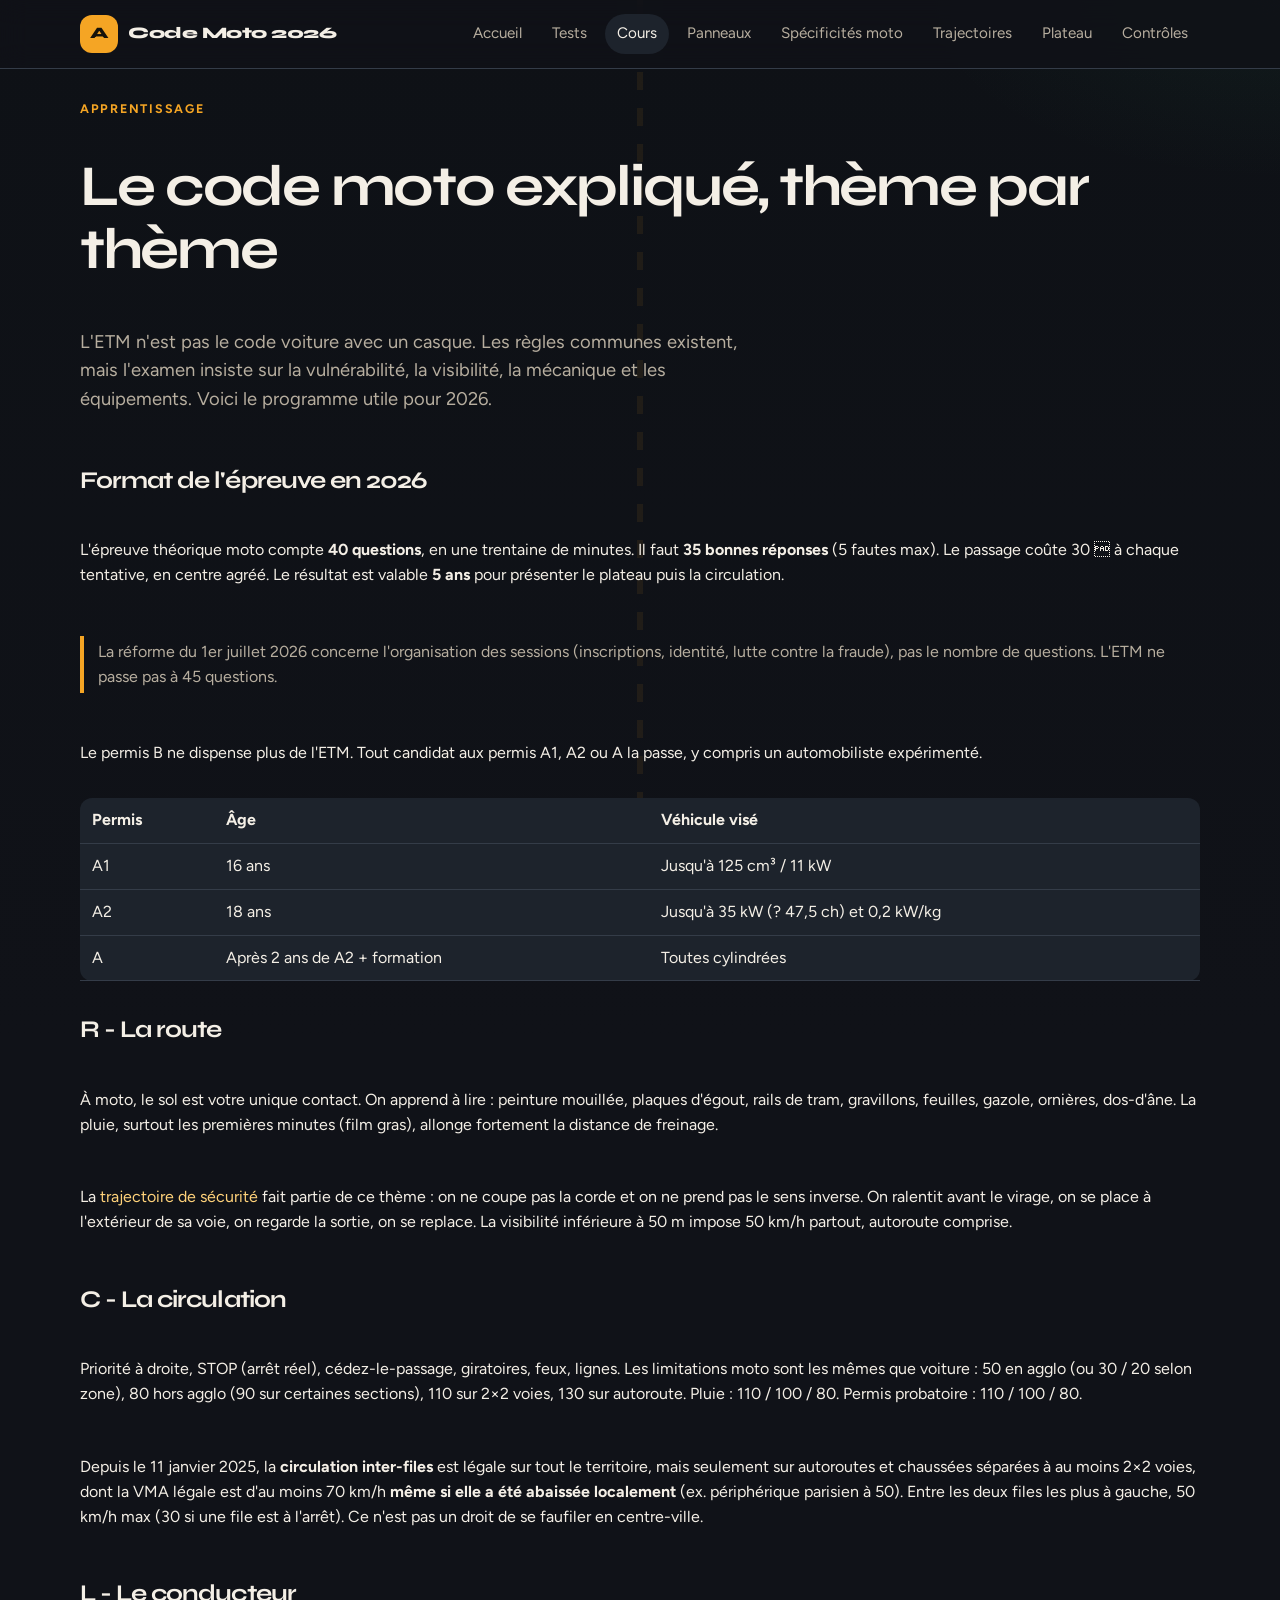
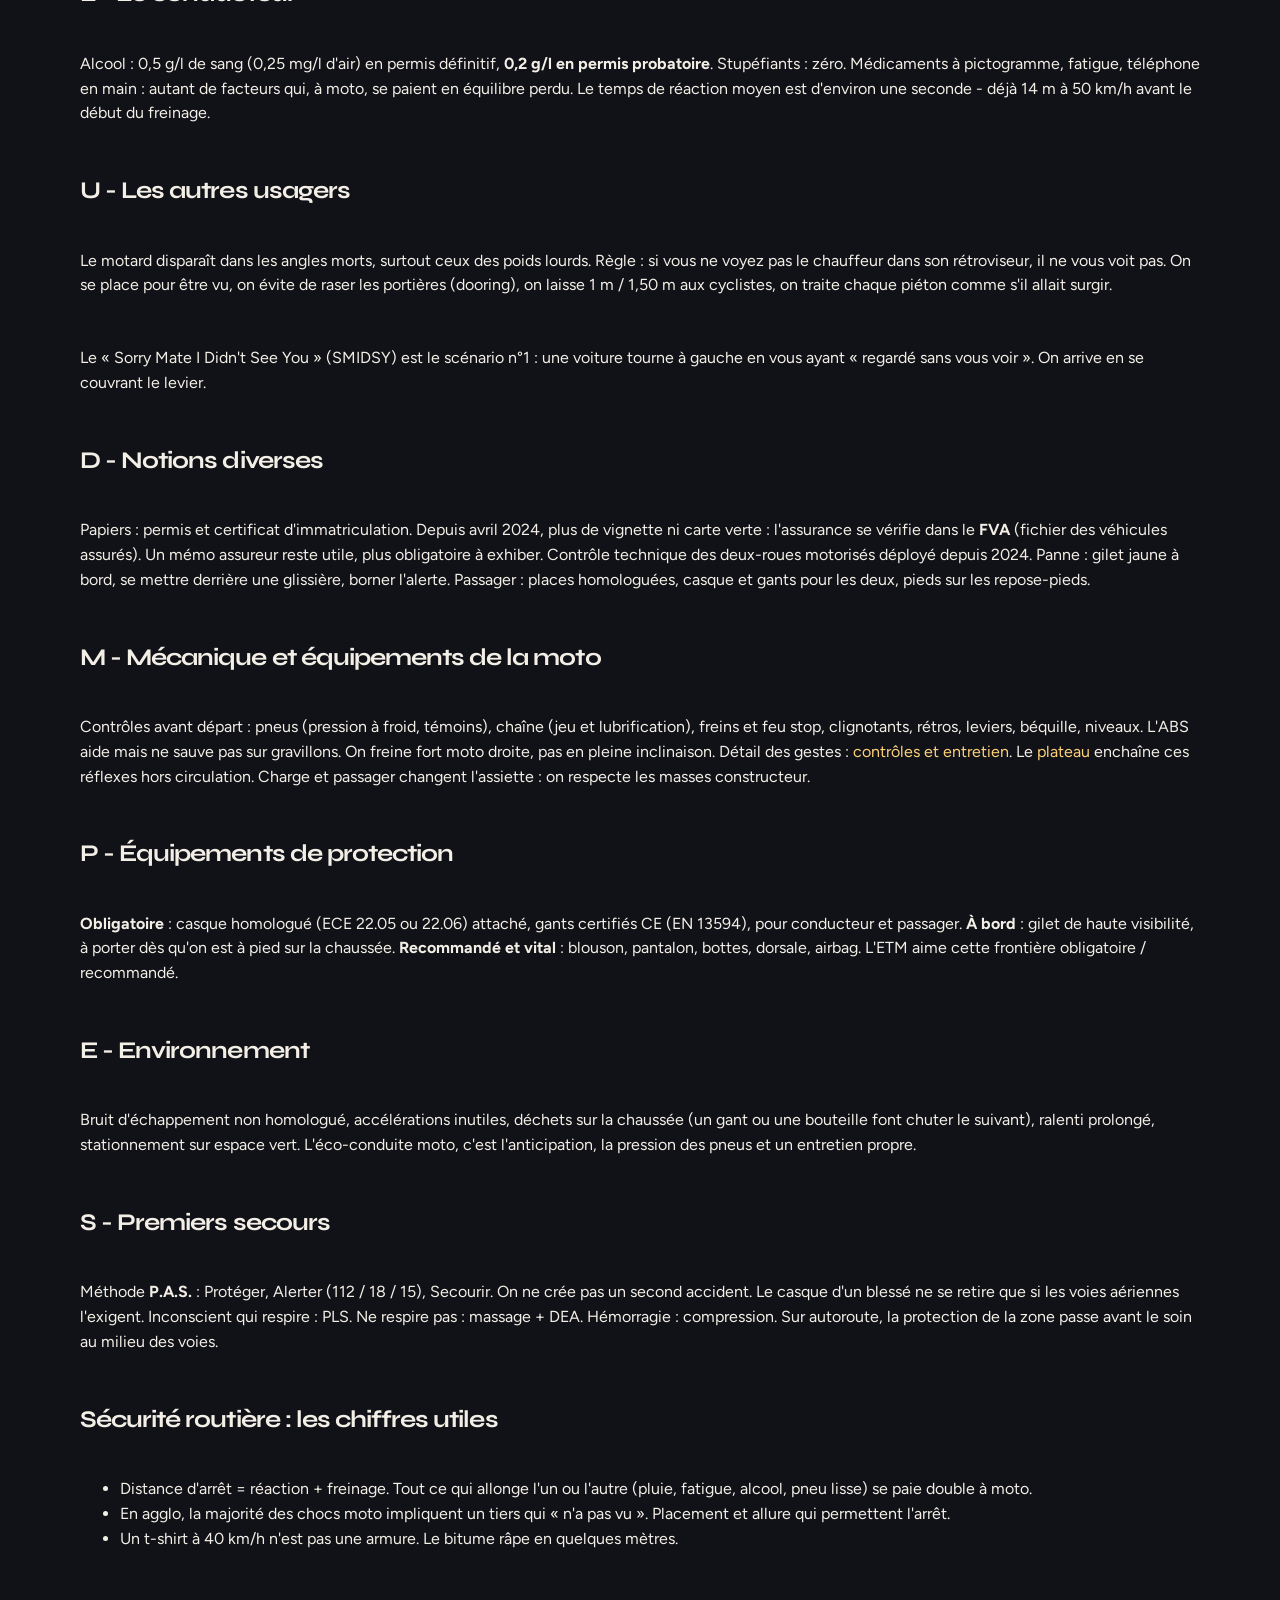
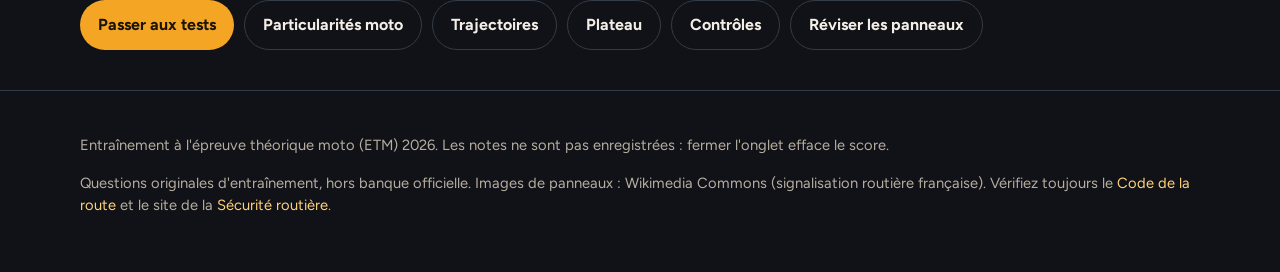
==== commit bd1a214e: "Aligne le cours sur le quiz : CIF, FVA et crédits d’images Le cours disait encore « VMA entre 70 et " ====
--- a/apprendre.html
+++ b/apprendre.html
@@ -41,7 +41,7 @@
 
     <h2>C - La circulation</h2>
     <p>Priorité à droite, STOP (arrêt réel), cédez-le-passage, giratoires, feux, lignes. Les limitations moto sont les mêmes que voiture : 50 en agglo (ou 30 / 20 selon zone), 80 hors agglo (90 sur certaines sections), 110 sur 2×2 voies, 130 sur autoroute. Pluie : 110 / 100 / 80. Permis probatoire : 110 / 100 / 80.</p>
-    <p>Depuis le 11 janvier 2025, la <strong>circulation inter-files</strong> est légale sur tout le territoire, mais seulement sur autoroutes et chaussées séparées à au moins 2×2 voies, VMA entre 70 et 130 km/h, entre les deux files les plus à gauche, 50 km/h max (30 si une file est à l'arrêt). Ce n'est pas un droit de se faufiler en centre-ville.</p>
+    <p>Depuis le 11 janvier 2025, la <strong>circulation inter-files</strong> est légale sur tout le territoire, mais seulement sur autoroutes et chaussées séparées à au moins 2×2 voies, dont la VMA légale est d'au moins 70 km/h <strong>même si elle a été abaissée localement</strong> (ex. périphérique parisien à 50). Entre les deux files les plus à gauche, 50 km/h max (30 si une file est à l'arrêt). Ce n'est pas un droit de se faufiler en centre-ville.</p>
 
     <h2>L - Le conducteur</h2>
     <p>Alcool : 0,5 g/l de sang (0,25 mg/l d'air) en permis définitif, <strong>0,2 g/l en permis probatoire</strong>. Stupéfiants : zéro. Médicaments à pictogramme, fatigue, téléphone en main : autant de facteurs qui, à moto, se paient en équilibre perdu. Le temps de réaction moyen est d'environ une seconde - déjà 14&nbsp;m à 50 km/h avant le début du freinage.</p>
@@ -51,7 +51,7 @@
     <p>Le «&nbsp;Sorry Mate I Didn't See You&nbsp;» (SMIDSY) est le scénario n°1 : une voiture tourne à gauche en vous ayant «&nbsp;regardé sans vous voir&nbsp;». On arrive en se couvrant le levier.</p>
 
     <h2>D - Notions diverses</h2>
-    <p>Papiers : permis, certificat d'immatriculation, attestation d'assurance. Contrôle technique des deux-roues motorisés déployé depuis 2024. Panne : gilet jaune à bord, se mettre derrière une glissière, borner l'alerte. Passager : places homologuées, casque et gants pour les deux, pieds sur les repose-pieds.</p>
+    <p>Papiers : permis et certificat d'immatriculation. Depuis avril 2024, plus de vignette ni carte verte : l'assurance se vérifie dans le <strong>FVA</strong> (fichier des véhicules assurés). Un mémo assureur reste utile, plus obligatoire à exhiber. Contrôle technique des deux-roues motorisés déployé depuis 2024. Panne : gilet jaune à bord, se mettre derrière une glissière, borner l'alerte. Passager : places homologuées, casque et gants pour les deux, pieds sur les repose-pieds.</p>
 
     <h2>M - Mécanique et équipements de la moto</h2>
     <p>Contrôles avant départ : pneus (pression à froid, témoins), chaîne (jeu et lubrification), freins et feu stop, clignotants, rétros, leviers, béquille, niveaux. L'ABS aide mais ne sauve pas sur gravillons. On freine fort moto droite, pas en pleine inclinaison. Détail des gestes : <a href="controles.html">contrôles et entretien</a>. Le <a href="plateau.html">plateau</a> enchaîne ces réflexes hors circulation. Charge et passager changent l'assiette : on respecte les masses constructeur.</p>
--- a/assets/css/styles.css
+++ b/assets/css/styles.css
@@ -582,6 +582,103 @@
   clip: rect(0 0 0 0);
 }
 
+.plateau-player {
+  background: var(--panel);
+  border: 1px solid var(--line);
+  border-radius: 22px;
+  padding: 16px;
+}
+
+#step-pills {
+  display: flex;
+  flex-wrap: wrap;
+  gap: 8px;
+  margin-bottom: 12px;
+}
+
+#step-pills button[aria-current="step"] {
+  background: var(--amber);
+  color: #1a1408;
+  border-color: var(--amber);
+}
+
+.player-stage {
+  background: #121821;
+  border-radius: 16px;
+  padding: 8px 8px 4px;
+}
+
+#plateau-svg {
+  width: 100%;
+  height: auto;
+  display: block;
+}
+
+.plateau-trace.is-active {
+  filter: drop-shadow(0 0 4px currentColor);
+}
+
+#play-step:disabled {
+  opacity: 0.45;
+  cursor: not-allowed;
+}
+
+.live-caption {
+  min-height: 3.2em;
+  margin: 8px 10px 4px;
+  color: var(--ink);
+  font-weight: 600;
+}
+
+#live-badges {
+  display: flex;
+  flex-wrap: wrap;
+  gap: 6px;
+  padding: 0 10px 10px;
+}
+
+.live-badge {
+  border-radius: 999px;
+  padding: 4px 10px;
+  font-size: 0.82rem;
+  font-weight: 700;
+  border: 1px solid var(--line);
+  color: var(--muted);
+}
+
+.live-badge[aria-pressed="true"] {
+  color: #1a1408;
+}
+
+.live-badge-gas[aria-pressed="true"] {
+  background: #22c55e;
+  border-color: #22c55e;
+}
+
+.live-badge-brake[aria-pressed="true"] {
+  background: #ef4444;
+  border-color: #ef4444;
+  color: #fff;
+}
+
+.live-badge-clutch[aria-pressed="true"],
+.live-badge-look[aria-pressed="true"] {
+  background: #38bdf8;
+  border-color: #38bdf8;
+}
+
+.live-badge-walk[aria-pressed="true"] {
+  background: #94a3b8;
+  border-color: #94a3b8;
+}
+
+.player-controls {
+  display: flex;
+  flex-wrap: wrap;
+  gap: 8px;
+  margin: 12px 0 4px;
+}
+
 @media (max-width: 820px) {
   .hero {
     grid-template-columns: 1fr;
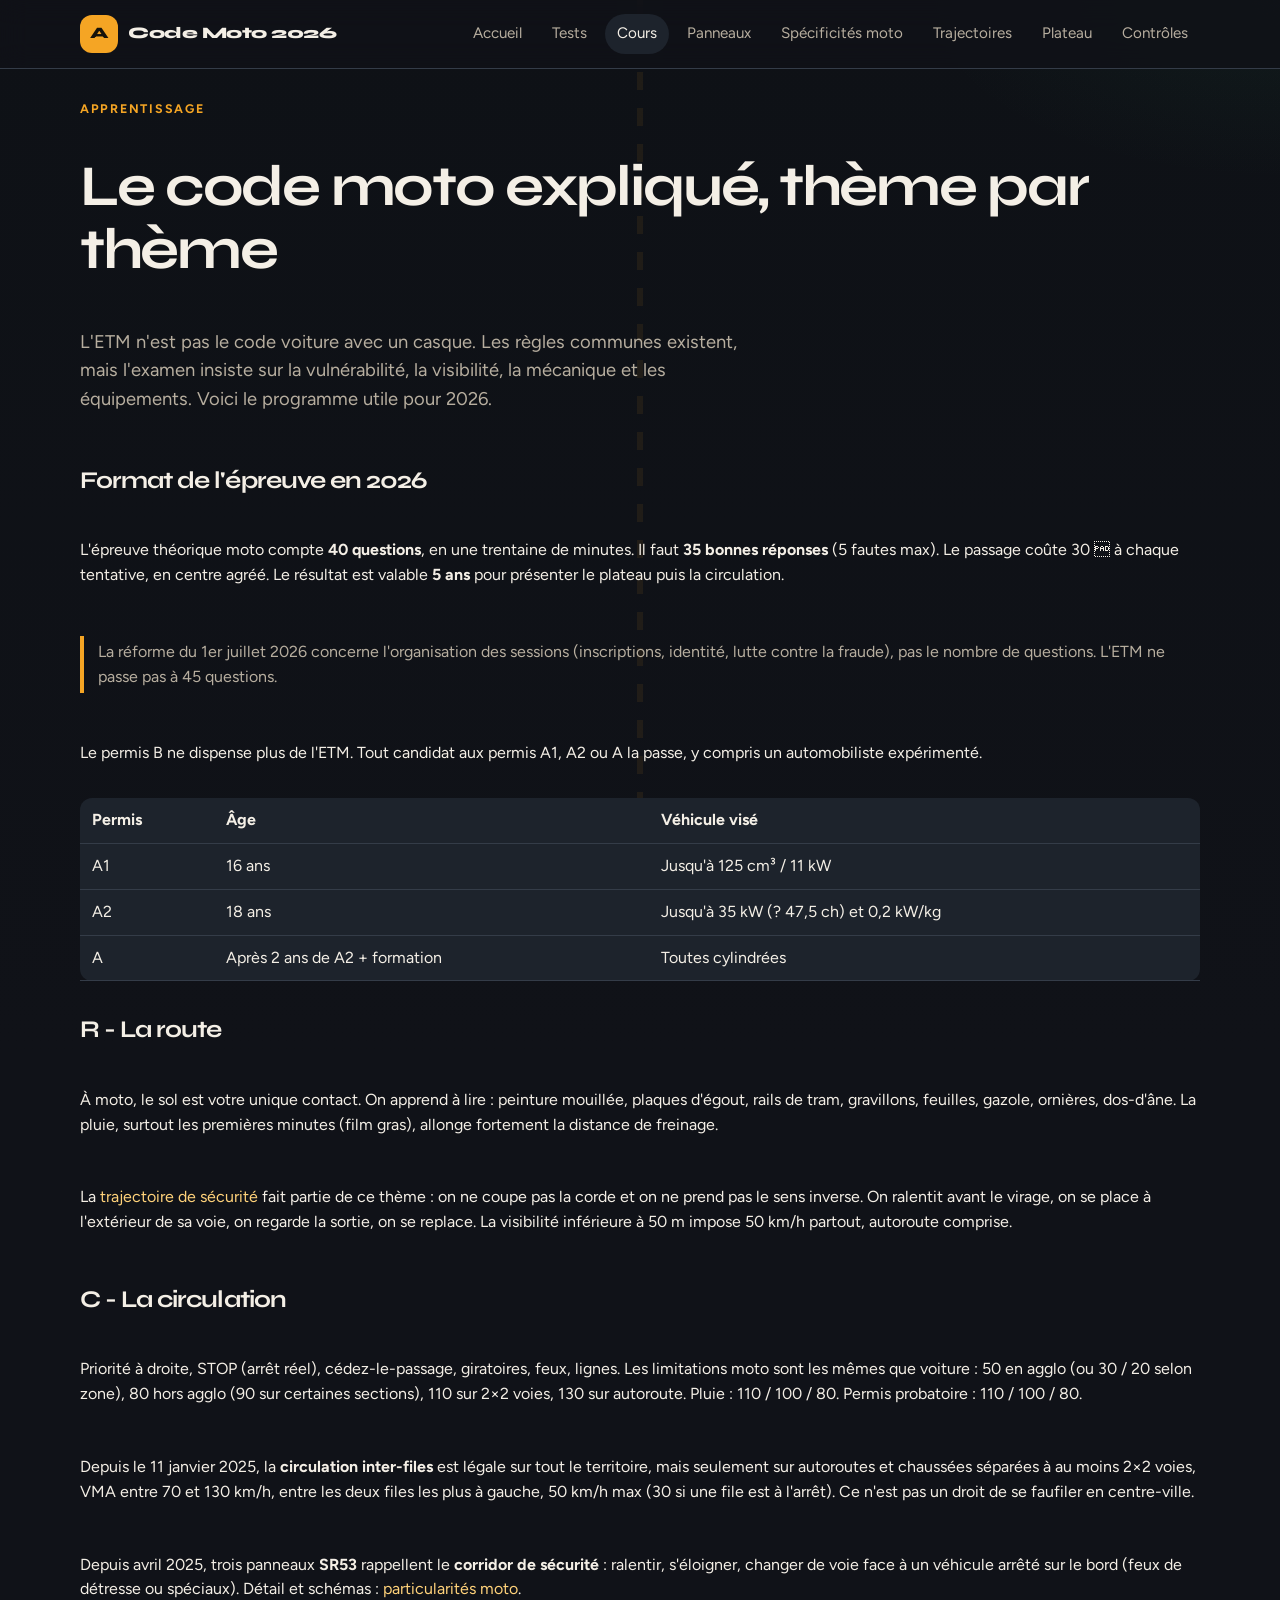
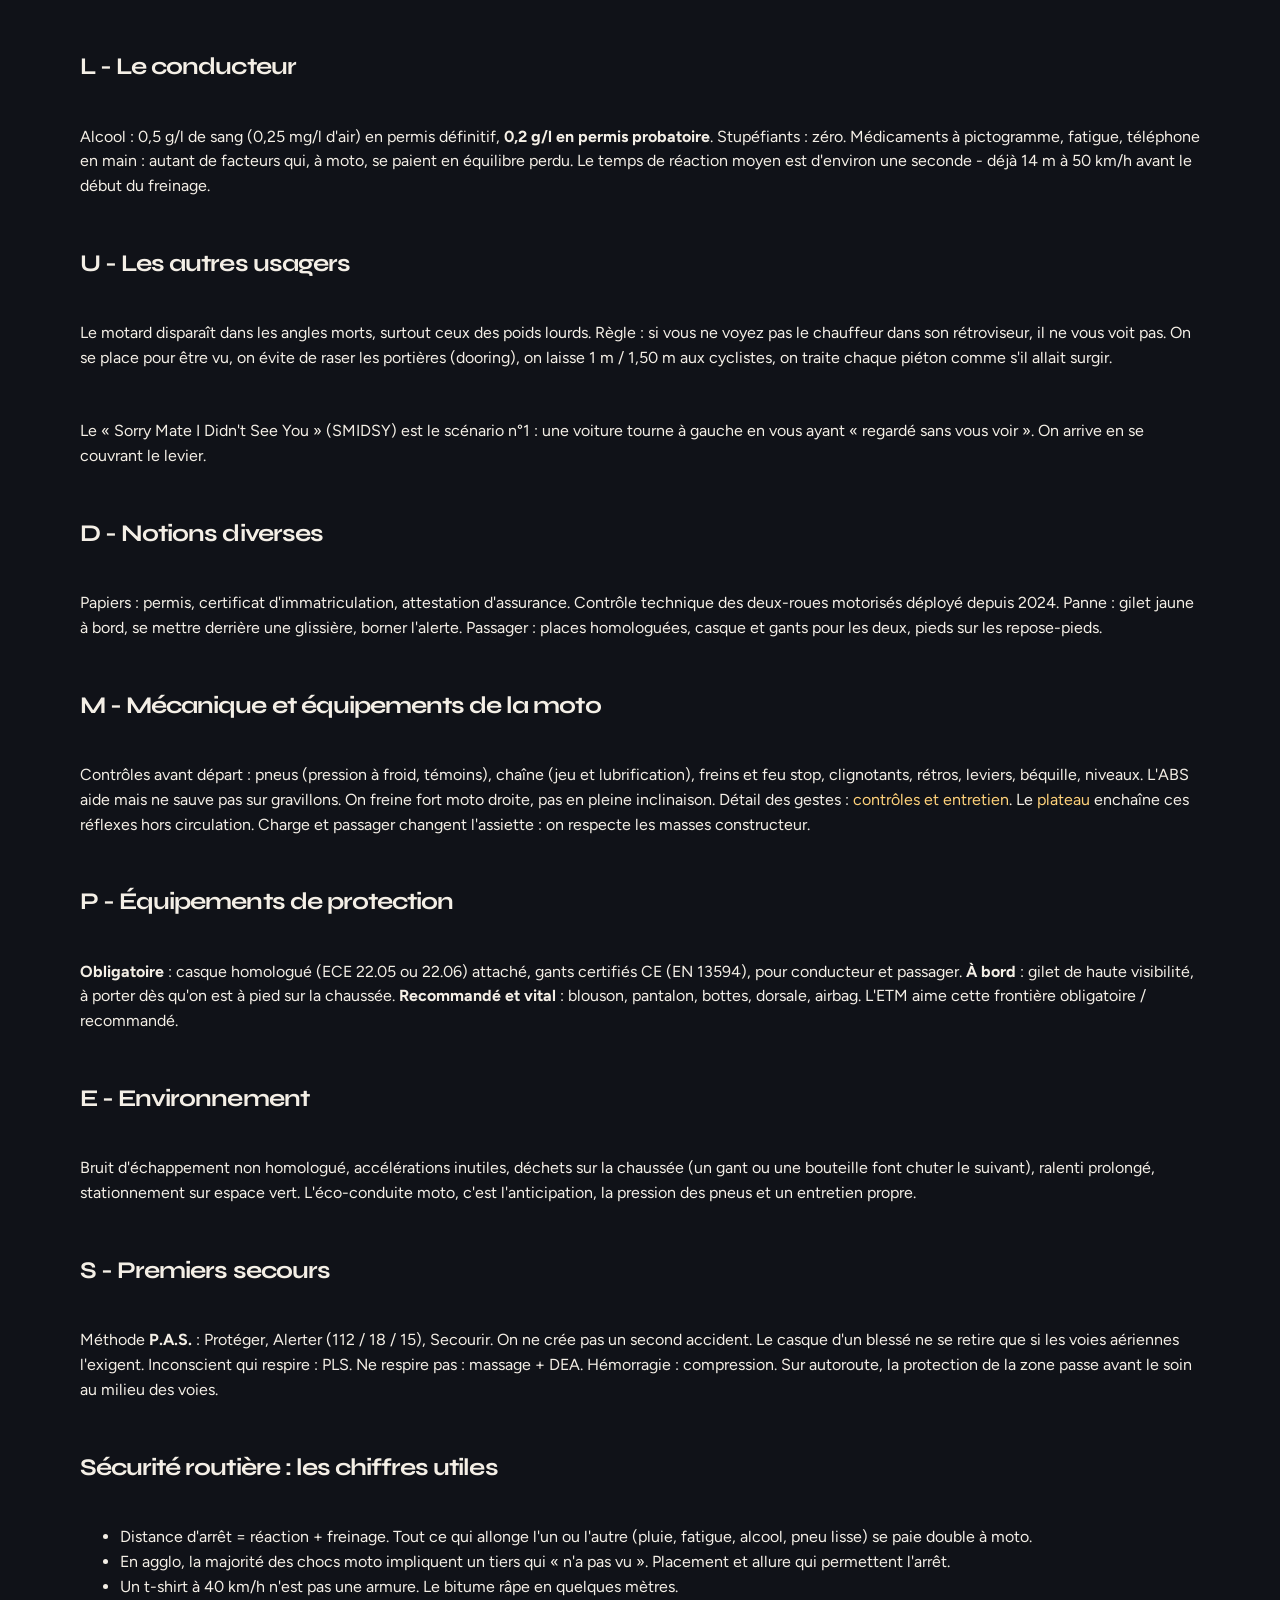
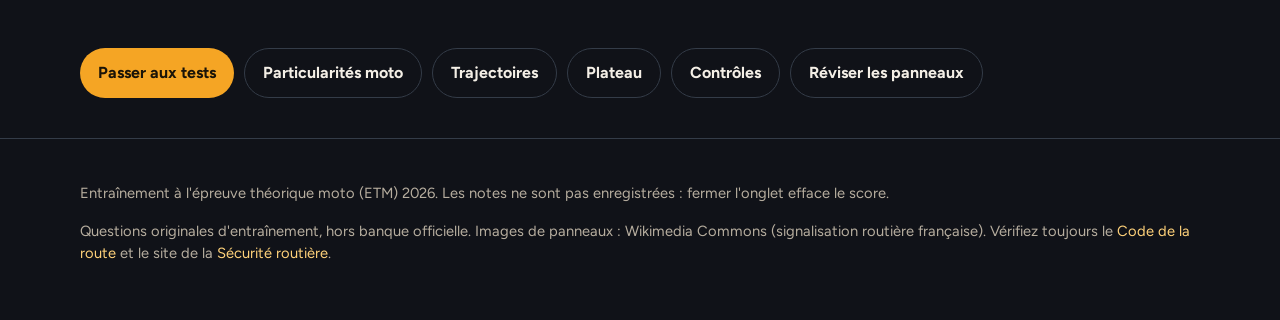
==== commit 5593ae49: "Ajoute 85 panneaux IISR : corridor SR53 2025, B manquants, SR, temporaires Catalogue 121 → 206. SVG " ====
--- a/apprendre.html
+++ b/apprendre.html
@@ -41,7 +41,9 @@
 
     <h2>C - La circulation</h2>
     <p>Priorité à droite, STOP (arrêt réel), cédez-le-passage, giratoires, feux, lignes. Les limitations moto sont les mêmes que voiture : 50 en agglo (ou 30 / 20 selon zone), 80 hors agglo (90 sur certaines sections), 110 sur 2×2 voies, 130 sur autoroute. Pluie : 110 / 100 / 80. Permis probatoire : 110 / 100 / 80.</p>
-    <p>Depuis le 11 janvier 2025, la <strong>circulation inter-files</strong> est légale sur tout le territoire, mais seulement sur autoroutes et chaussées séparées à au moins 2×2 voies, dont la VMA légale est d'au moins 70 km/h <strong>même si elle a été abaissée localement</strong> (ex. périphérique parisien à 50). Entre les deux files les plus à gauche, 50 km/h max (30 si une file est à l'arrêt). Ce n'est pas un droit de se faufiler en centre-ville.</p>
+    <p>Depuis le 11 janvier 2025, la <strong>circulation inter-files</strong> est légale sur tout le territoire, mais seulement sur autoroutes et chaussées séparées à au moins 2×2 voies, VMA entre 70 et 130 km/h, entre les deux files les plus à gauche, 50 km/h max (30 si une file est à l'arrêt). Ce n'est pas un droit de se faufiler en centre-ville.</p>
+
+    <p>Depuis avril 2025, trois panneaux <strong>SR53</strong> rappellent le <strong>corridor de sécurité</strong> : ralentir, s'éloigner, changer de voie face à un véhicule arrêté sur le bord (feux de détresse ou spéciaux). Détail et schémas : <a href="particularites.html">particularités moto</a>.</p>
 
     <h2>L - Le conducteur</h2>
     <p>Alcool : 0,5 g/l de sang (0,25 mg/l d'air) en permis définitif, <strong>0,2 g/l en permis probatoire</strong>. Stupéfiants : zéro. Médicaments à pictogramme, fatigue, téléphone en main : autant de facteurs qui, à moto, se paient en équilibre perdu. Le temps de réaction moyen est d'environ une seconde - déjà 14&nbsp;m à 50 km/h avant le début du freinage.</p>
@@ -51,7 +53,7 @@
     <p>Le «&nbsp;Sorry Mate I Didn't See You&nbsp;» (SMIDSY) est le scénario n°1 : une voiture tourne à gauche en vous ayant «&nbsp;regardé sans vous voir&nbsp;». On arrive en se couvrant le levier.</p>
 
     <h2>D - Notions diverses</h2>
-    <p>Papiers : permis et certificat d'immatriculation. Depuis avril 2024, plus de vignette ni carte verte : l'assurance se vérifie dans le <strong>FVA</strong> (fichier des véhicules assurés). Un mémo assureur reste utile, plus obligatoire à exhiber. Contrôle technique des deux-roues motorisés déployé depuis 2024. Panne : gilet jaune à bord, se mettre derrière une glissière, borner l'alerte. Passager : places homologuées, casque et gants pour les deux, pieds sur les repose-pieds.</p>
+    <p>Papiers : permis, certificat d'immatriculation, attestation d'assurance. Contrôle technique des deux-roues motorisés déployé depuis 2024. Panne : gilet jaune à bord, se mettre derrière une glissière, borner l'alerte. Passager : places homologuées, casque et gants pour les deux, pieds sur les repose-pieds.</p>
 
     <h2>M - Mécanique et équipements de la moto</h2>
     <p>Contrôles avant départ : pneus (pression à froid, témoins), chaîne (jeu et lubrification), freins et feu stop, clignotants, rétros, leviers, béquille, niveaux. L'ABS aide mais ne sauve pas sur gravillons. On freine fort moto droite, pas en pleine inclinaison. Détail des gestes : <a href="controles.html">contrôles et entretien</a>. Le <a href="plateau.html">plateau</a> enchaîne ces réflexes hors circulation. Charge et passager changent l'assiette : on respecte les masses constructeur.</p>
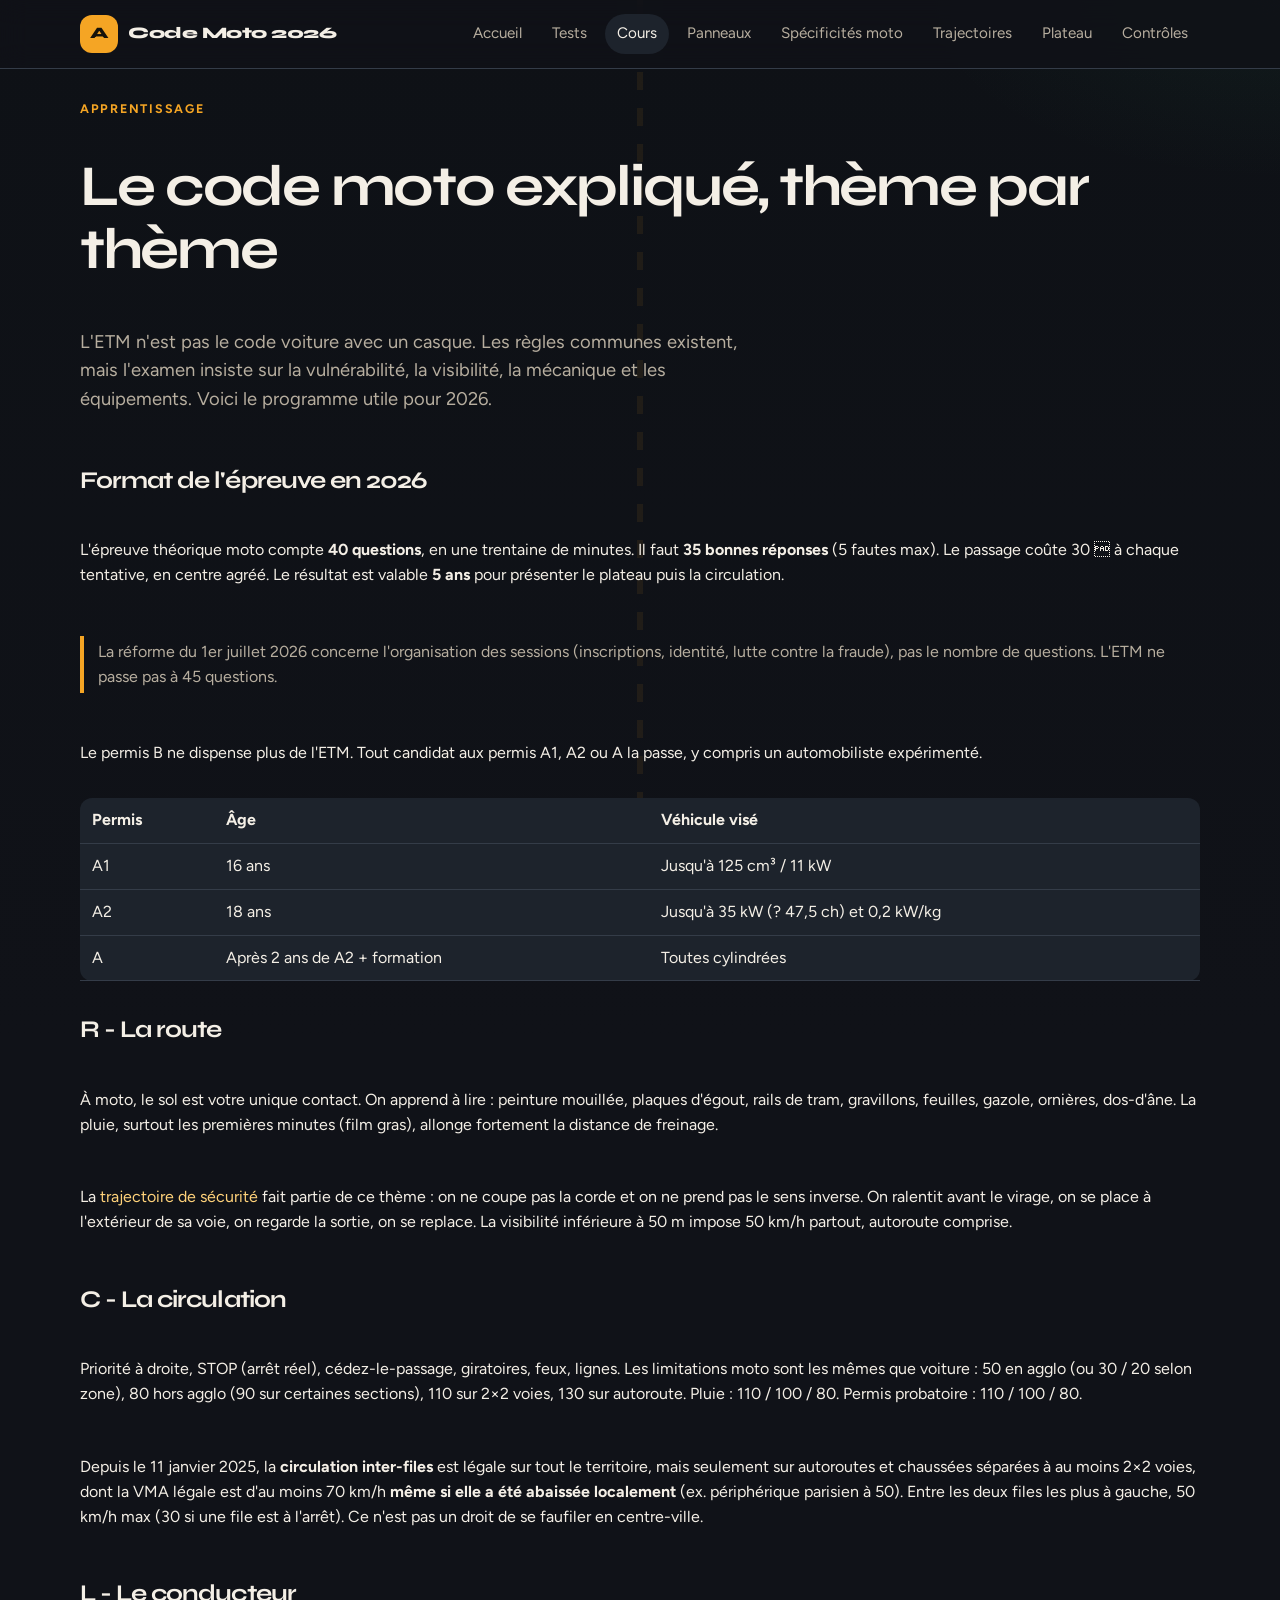
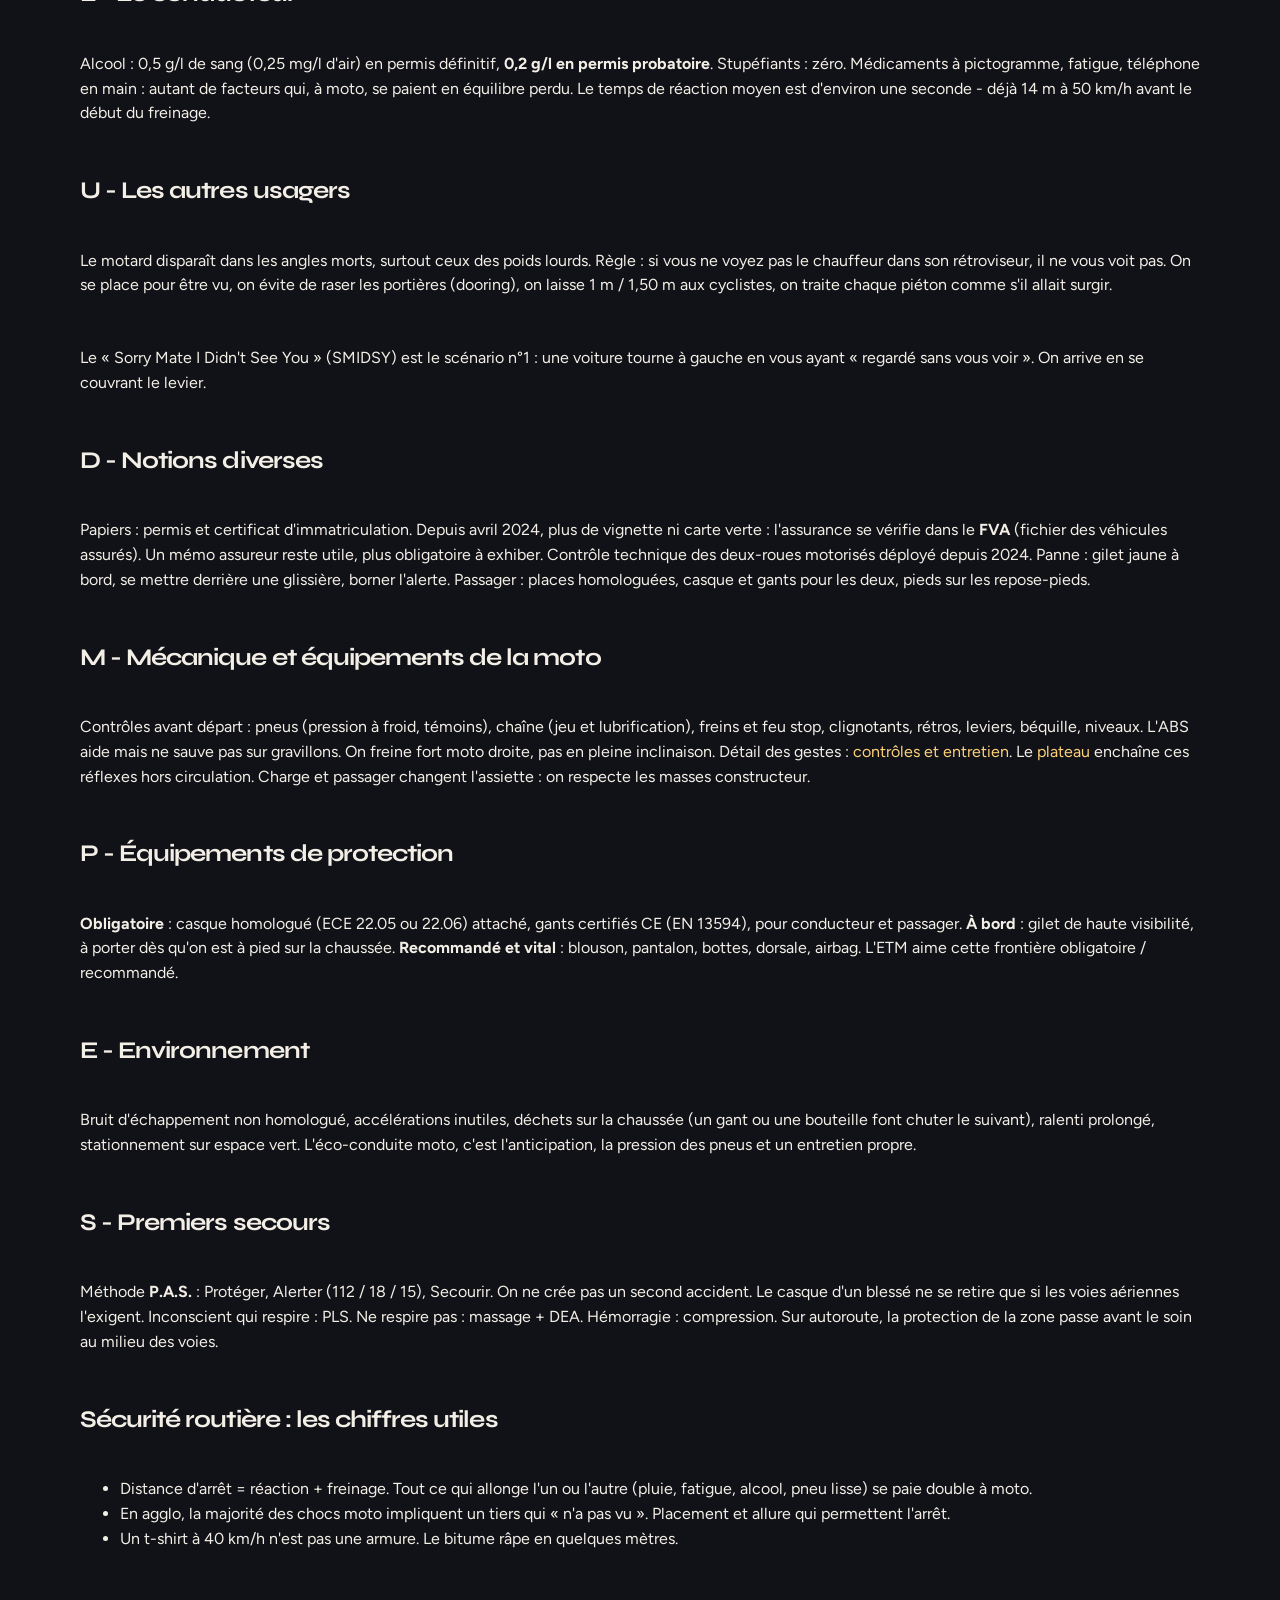
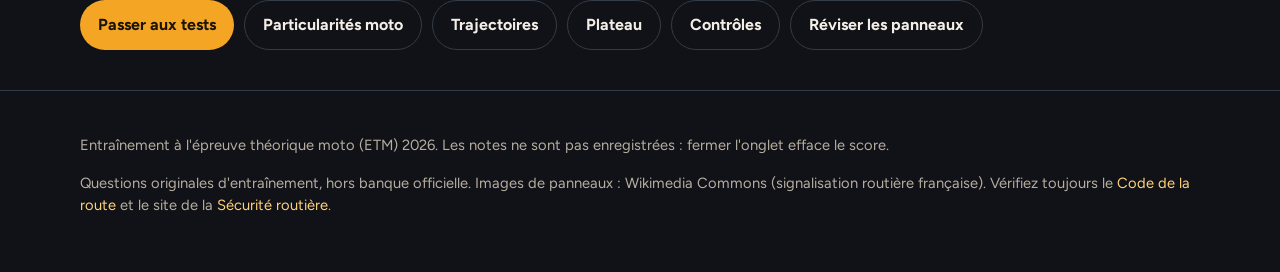
==== commit d1af3b9a: "Merge pull request #4 from TB-Informatique/thomas-bot/coherence-cours-quiz-3f9a Aligne le cours sur " ====
--- a/apprendre.html
+++ b/apprendre.html
@@ -41,9 +41,7 @@
 
     <h2>C - La circulation</h2>
     <p>Priorité à droite, STOP (arrêt réel), cédez-le-passage, giratoires, feux, lignes. Les limitations moto sont les mêmes que voiture : 50 en agglo (ou 30 / 20 selon zone), 80 hors agglo (90 sur certaines sections), 110 sur 2×2 voies, 130 sur autoroute. Pluie : 110 / 100 / 80. Permis probatoire : 110 / 100 / 80.</p>
-    <p>Depuis le 11 janvier 2025, la <strong>circulation inter-files</strong> est légale sur tout le territoire, mais seulement sur autoroutes et chaussées séparées à au moins 2×2 voies, VMA entre 70 et 130 km/h, entre les deux files les plus à gauche, 50 km/h max (30 si une file est à l'arrêt). Ce n'est pas un droit de se faufiler en centre-ville.</p>
-
-    <p>Depuis avril 2025, trois panneaux <strong>SR53</strong> rappellent le <strong>corridor de sécurité</strong> : ralentir, s'éloigner, changer de voie face à un véhicule arrêté sur le bord (feux de détresse ou spéciaux). Détail et schémas : <a href="particularites.html">particularités moto</a>.</p>
+    <p>Depuis le 11 janvier 2025, la <strong>circulation inter-files</strong> est légale sur tout le territoire, mais seulement sur autoroutes et chaussées séparées à au moins 2×2 voies, dont la VMA légale est d'au moins 70 km/h <strong>même si elle a été abaissée localement</strong> (ex. périphérique parisien à 50). Entre les deux files les plus à gauche, 50 km/h max (30 si une file est à l'arrêt). Ce n'est pas un droit de se faufiler en centre-ville.</p>
 
     <h2>L - Le conducteur</h2>
     <p>Alcool : 0,5 g/l de sang (0,25 mg/l d'air) en permis définitif, <strong>0,2 g/l en permis probatoire</strong>. Stupéfiants : zéro. Médicaments à pictogramme, fatigue, téléphone en main : autant de facteurs qui, à moto, se paient en équilibre perdu. Le temps de réaction moyen est d'environ une seconde - déjà 14&nbsp;m à 50 km/h avant le début du freinage.</p>
@@ -53,7 +51,7 @@
     <p>Le «&nbsp;Sorry Mate I Didn't See You&nbsp;» (SMIDSY) est le scénario n°1 : une voiture tourne à gauche en vous ayant «&nbsp;regardé sans vous voir&nbsp;». On arrive en se couvrant le levier.</p>
 
     <h2>D - Notions diverses</h2>
-    <p>Papiers : permis, certificat d'immatriculation, attestation d'assurance. Contrôle technique des deux-roues motorisés déployé depuis 2024. Panne : gilet jaune à bord, se mettre derrière une glissière, borner l'alerte. Passager : places homologuées, casque et gants pour les deux, pieds sur les repose-pieds.</p>
+    <p>Papiers : permis et certificat d'immatriculation. Depuis avril 2024, plus de vignette ni carte verte : l'assurance se vérifie dans le <strong>FVA</strong> (fichier des véhicules assurés). Un mémo assureur reste utile, plus obligatoire à exhiber. Contrôle technique des deux-roues motorisés déployé depuis 2024. Panne : gilet jaune à bord, se mettre derrière une glissière, borner l'alerte. Passager : places homologuées, casque et gants pour les deux, pieds sur les repose-pieds.</p>
 
     <h2>M - Mécanique et équipements de la moto</h2>
     <p>Contrôles avant départ : pneus (pression à froid, témoins), chaîne (jeu et lubrification), freins et feu stop, clignotants, rétros, leviers, béquille, niveaux. L'ABS aide mais ne sauve pas sur gravillons. On freine fort moto droite, pas en pleine inclinaison. Détail des gestes : <a href="controles.html">contrôles et entretien</a>. Le <a href="plateau.html">plateau</a> enchaîne ces réflexes hors circulation. Charge et passager changent l'assiette : on respecte les masses constructeur.</p>
--- a/assets/css/styles.css
+++ b/assets/css/styles.css
@@ -630,6 +630,18 @@
   font-weight: 600;
 }
 
+.live-speed {
+  margin: 0 10px 8px;
+  font-variant-numeric: tabular-nums;
+  font-weight: 800;
+  font-size: 1.15rem;
+  color: #94a3b8;
+}
+
+.live-speed[data-fast="1"] {
+  color: #fbbf24;
+}
+
 #live-badges {
   display: flex;
   flex-wrap: wrap;
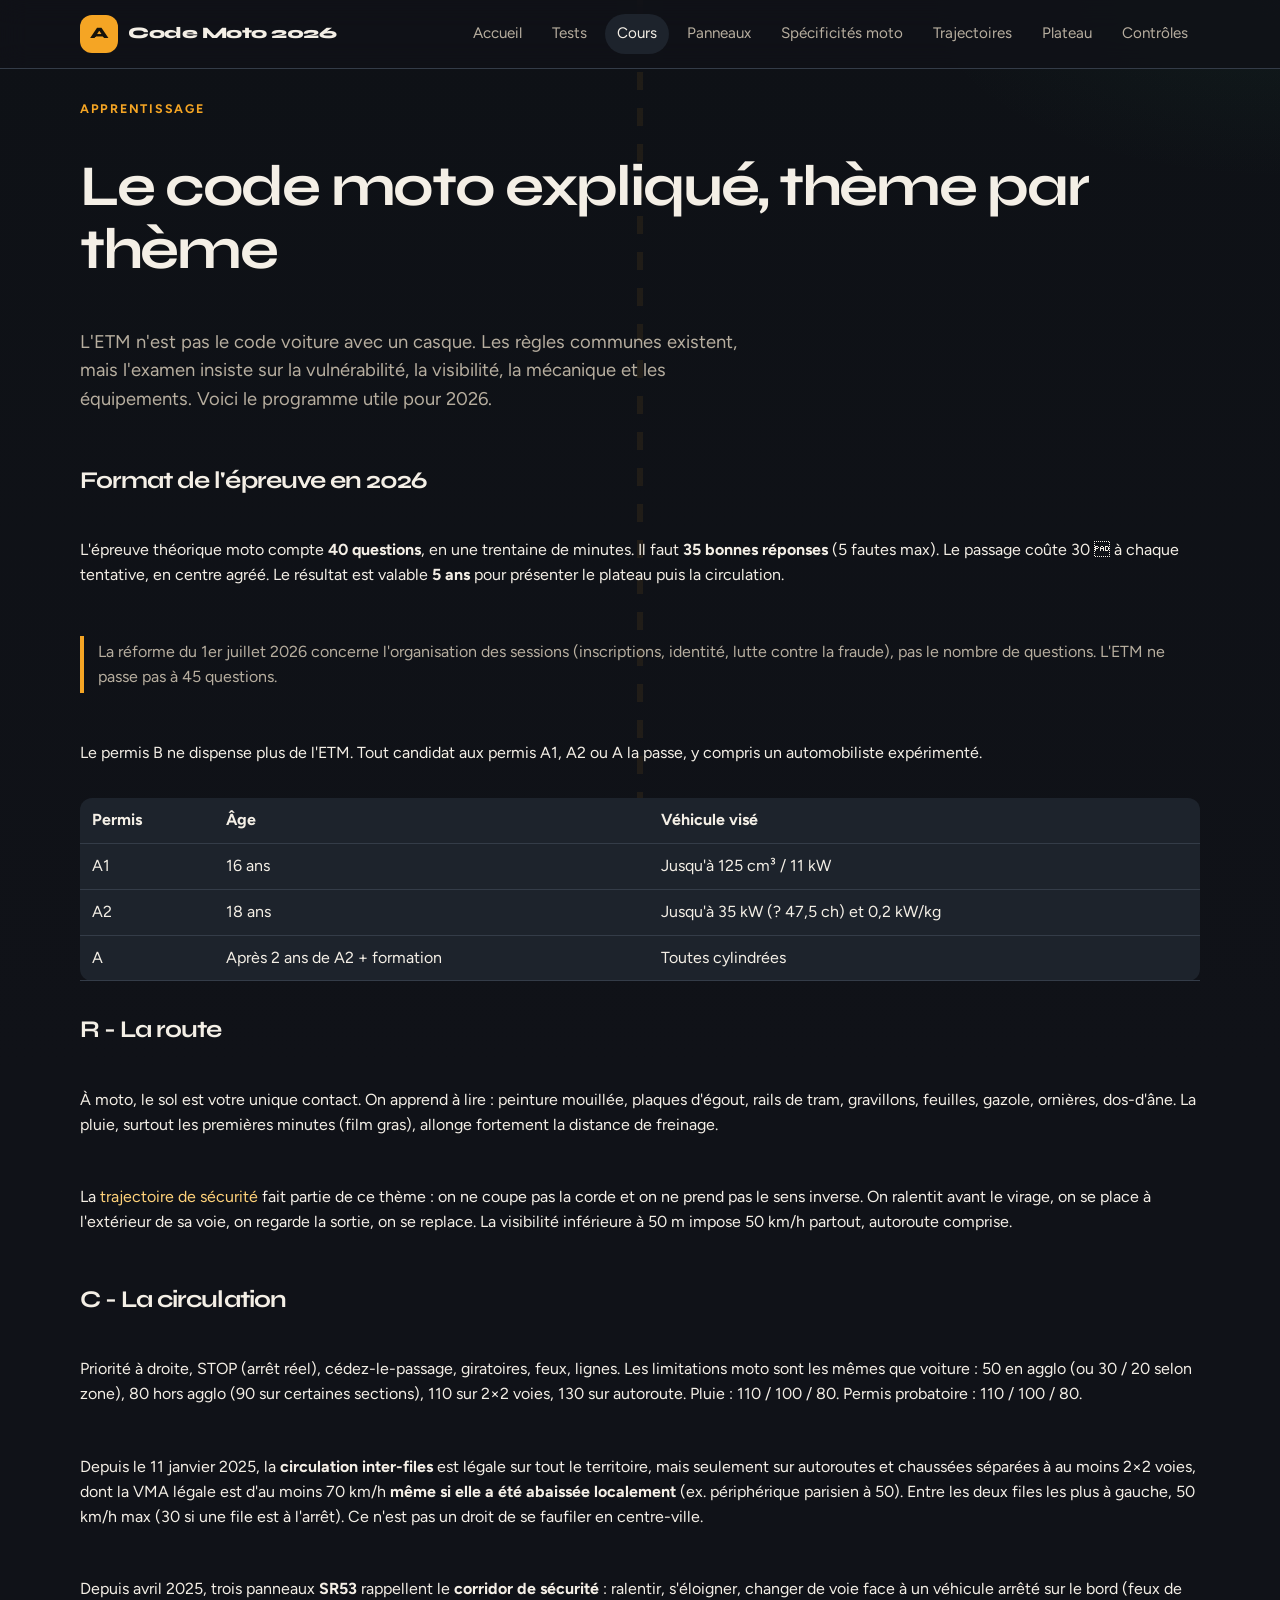
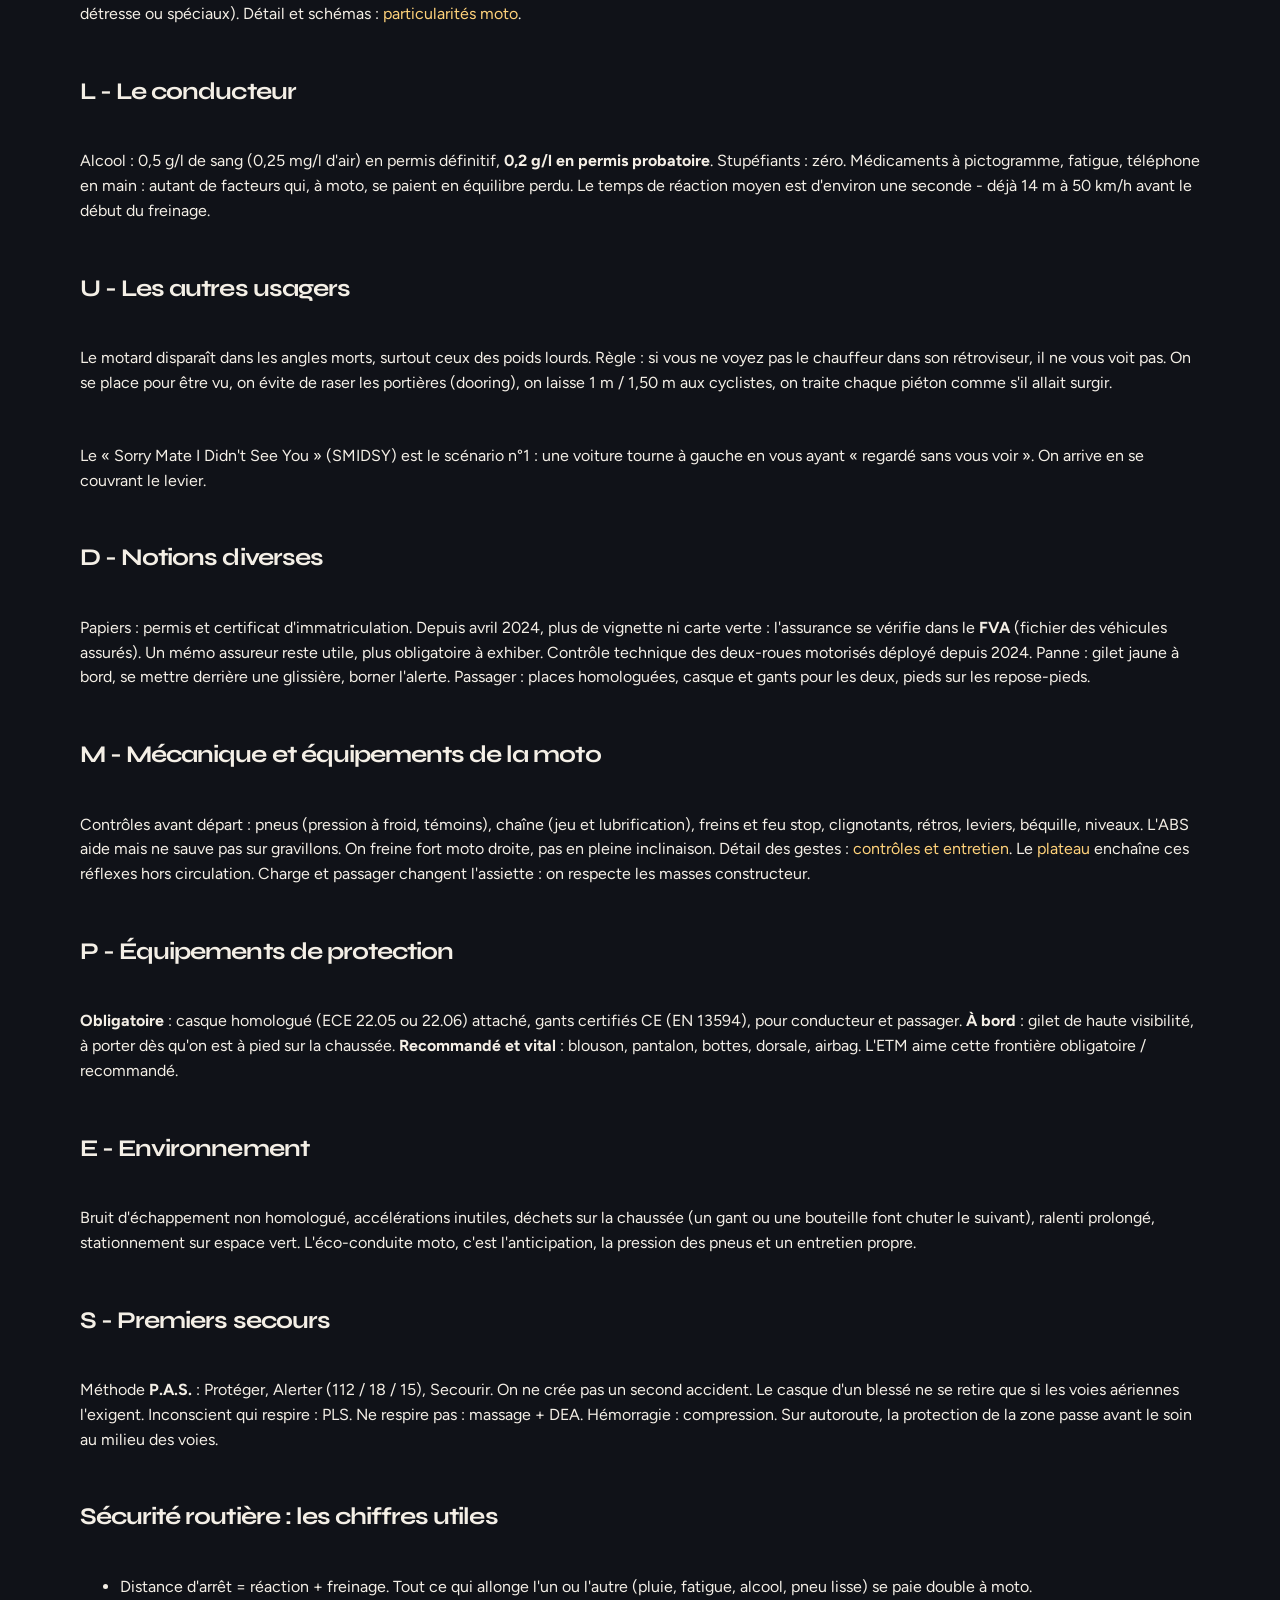
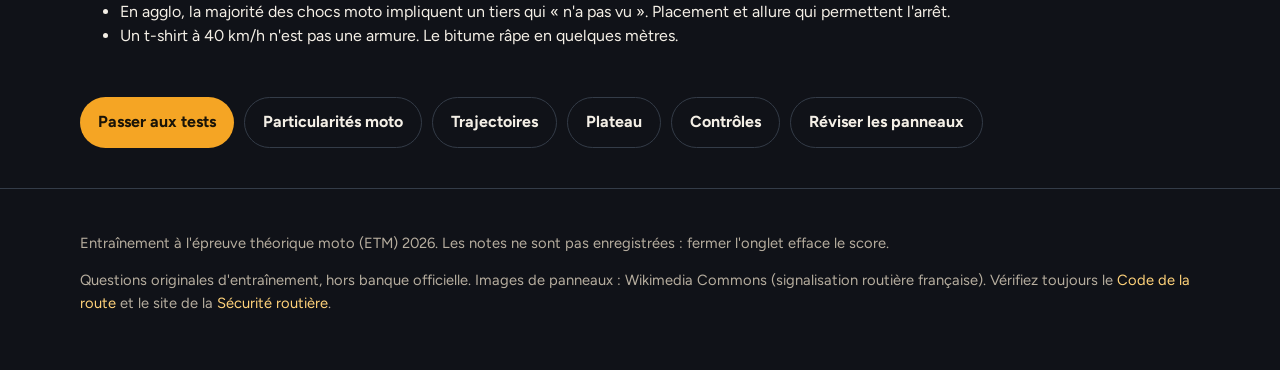
==== commit d4fc40d2: "Merge pull request #5 from TB-Informatique/thomas-bot/nouveaux-panneaux-3f9a Catalogue : 85 nouveaux" ====
--- a/apprendre.html
+++ b/apprendre.html
@@ -43,6 +43,8 @@
     <p>Priorité à droite, STOP (arrêt réel), cédez-le-passage, giratoires, feux, lignes. Les limitations moto sont les mêmes que voiture : 50 en agglo (ou 30 / 20 selon zone), 80 hors agglo (90 sur certaines sections), 110 sur 2×2 voies, 130 sur autoroute. Pluie : 110 / 100 / 80. Permis probatoire : 110 / 100 / 80.</p>
     <p>Depuis le 11 janvier 2025, la <strong>circulation inter-files</strong> est légale sur tout le territoire, mais seulement sur autoroutes et chaussées séparées à au moins 2×2 voies, dont la VMA légale est d'au moins 70 km/h <strong>même si elle a été abaissée localement</strong> (ex. périphérique parisien à 50). Entre les deux files les plus à gauche, 50 km/h max (30 si une file est à l'arrêt). Ce n'est pas un droit de se faufiler en centre-ville.</p>
 
+    <p>Depuis avril 2025, trois panneaux <strong>SR53</strong> rappellent le <strong>corridor de sécurité</strong> : ralentir, s'éloigner, changer de voie face à un véhicule arrêté sur le bord (feux de détresse ou spéciaux). Détail et schémas : <a href="particularites.html">particularités moto</a>.</p>
+
     <h2>L - Le conducteur</h2>
     <p>Alcool : 0,5 g/l de sang (0,25 mg/l d'air) en permis définitif, <strong>0,2 g/l en permis probatoire</strong>. Stupéfiants : zéro. Médicaments à pictogramme, fatigue, téléphone en main : autant de facteurs qui, à moto, se paient en équilibre perdu. Le temps de réaction moyen est d'environ une seconde - déjà 14&nbsp;m à 50 km/h avant le début du freinage.</p>
 
--- a/assets/css/styles.css
+++ b/assets/css/styles.css
@@ -355,6 +355,18 @@
   gap: 14px;
 }
 
+.phase-grid figcaption {
+  margin-top: 8px;
+  font-size: 0.9rem;
+  color: var(--muted, #9aa4b2);
+}
+
+.phase-grid .q-image img {
+  background: #fff;
+  border-radius: 12px;
+  padding: 8px;
+}
+
 .phase-card {
   background: var(--panel);
   border: 1px solid var(--line);
